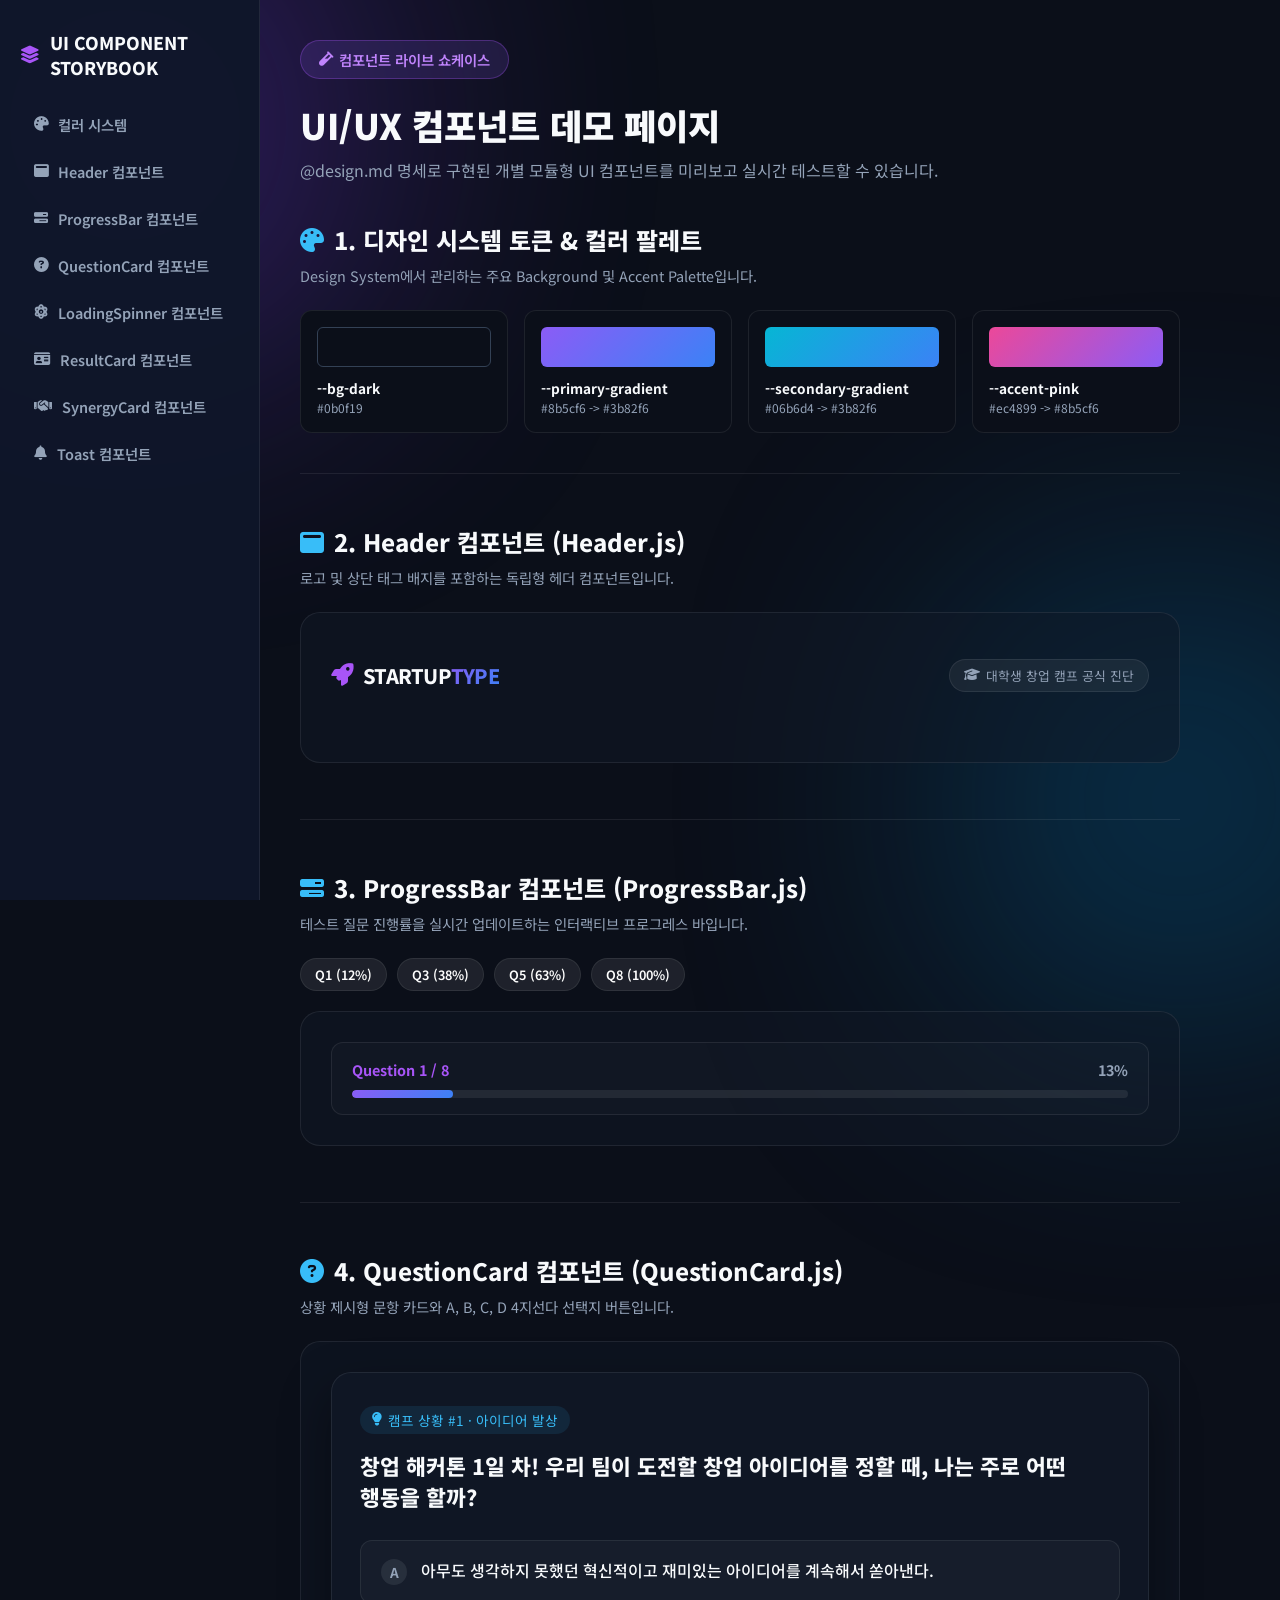
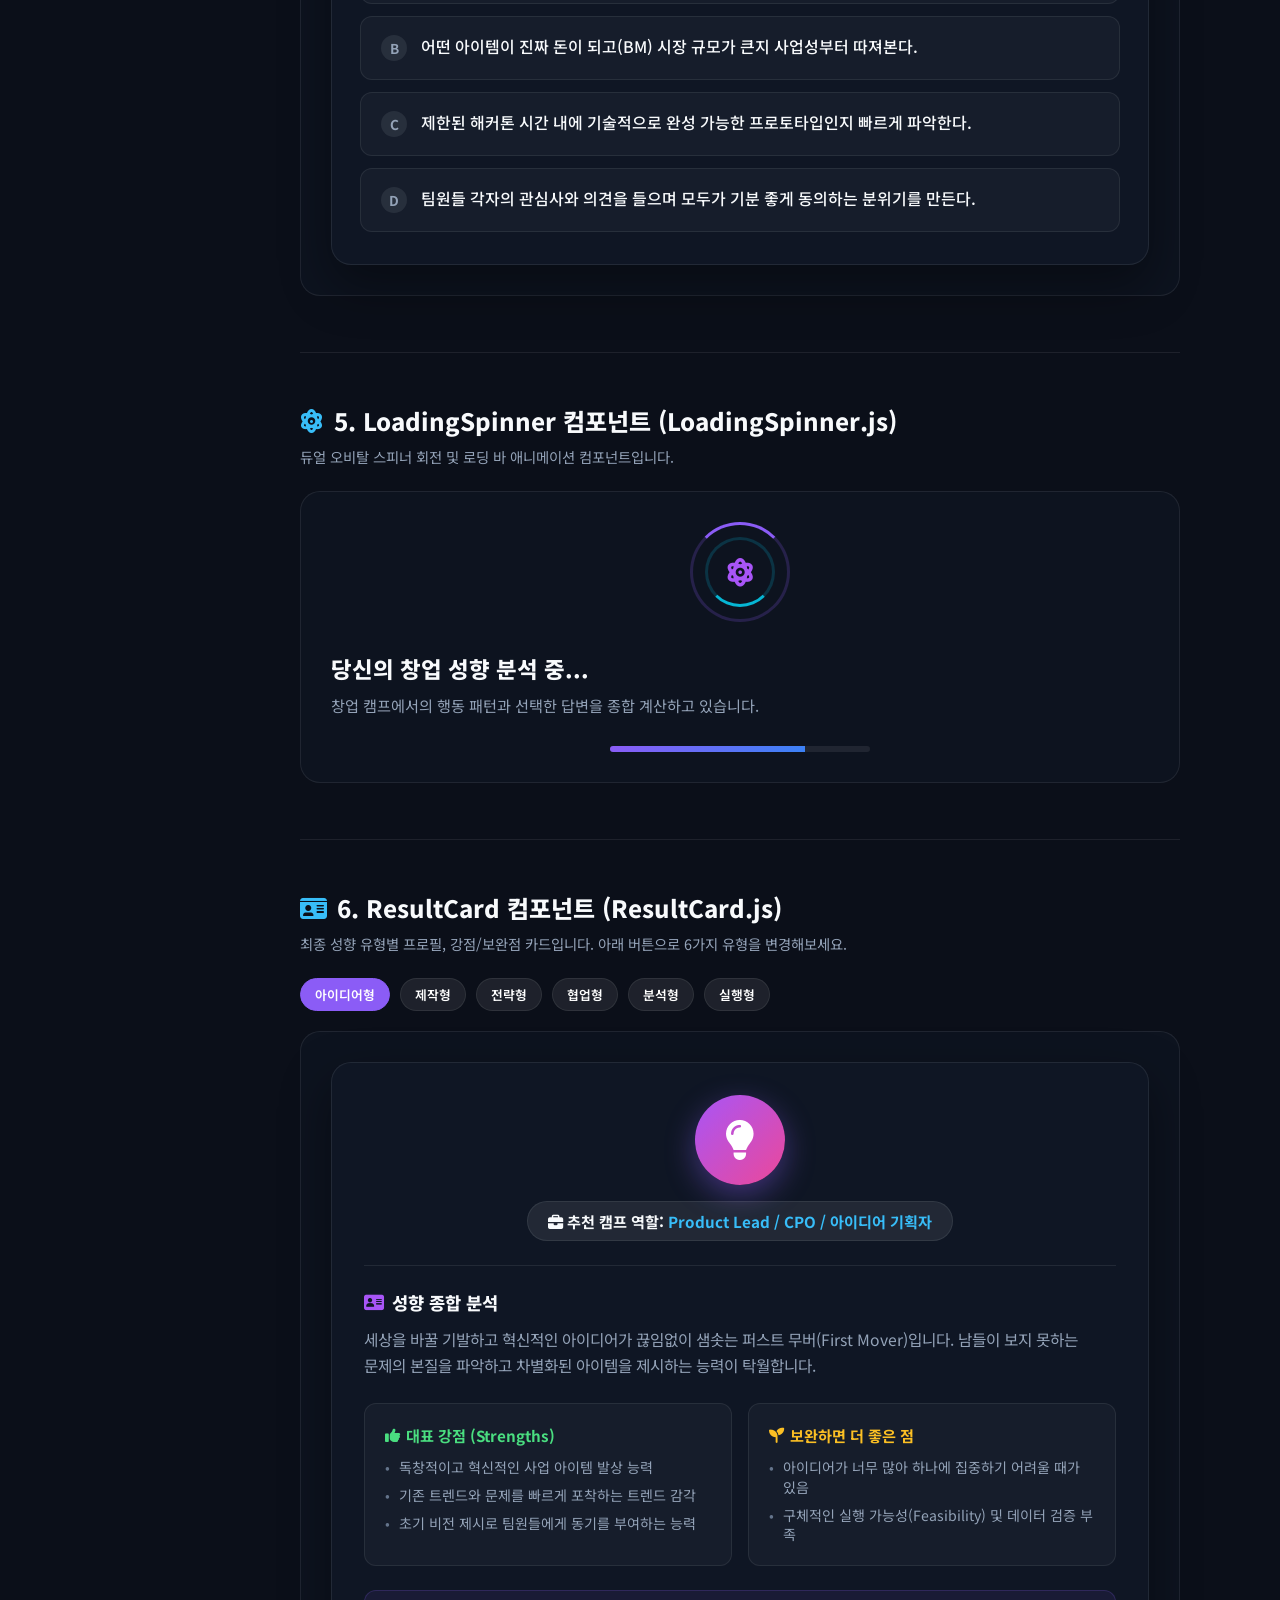
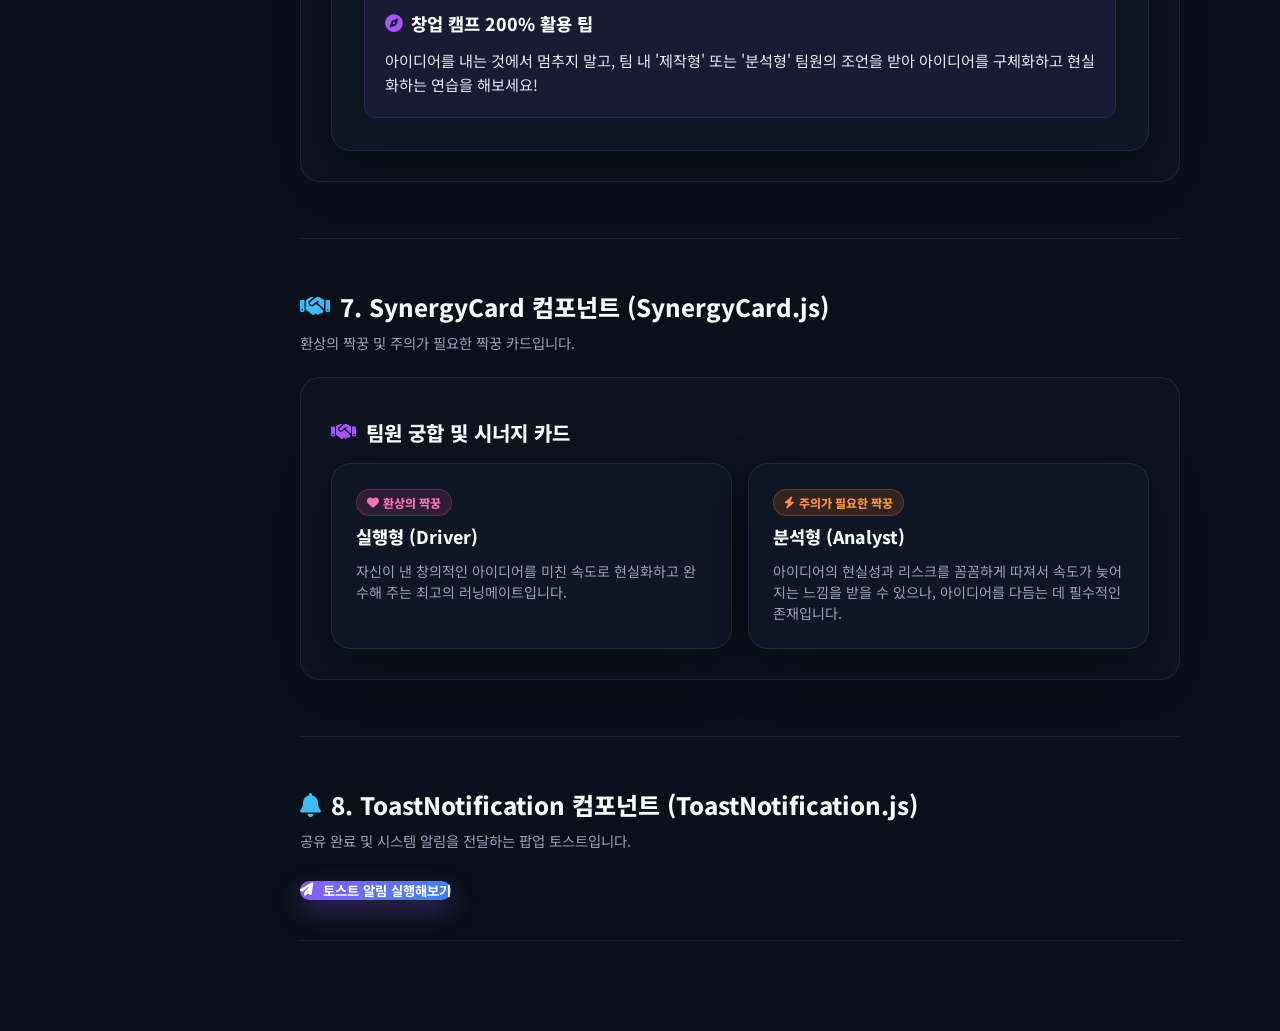
==== demo.html @ 49dfb16b "Add component showcase storybook demo page (demo.html)" ====
<!DOCTYPE html>
<html lang="ko">
<head>
    <meta charset="UTF-8">
    <meta name="viewport" content="width=device-width, initial-scale=1.0">
    <title>Startup Component Design Showcase | 데모 쇼케이스</title>

    <!-- Fonts: Google Fonts (Outfit + Noto Sans KR) -->
    <link rel="preconnect" href="https://fonts.googleapis.com">
    <link rel="preconnect" href="https://fonts.gstatic.com" crossorigin>
    <link href="https://fonts.googleapis.com/css2?family=Noto+Sans+KR:wght@300;400;500;700;900&family=Outfit:wght@400;600;700;800&display=swap" rel="stylesheet">
    
    <!-- FontAwesome Icons -->
    <link rel="stylesheet" href="https://cdnjs.cloudflare.com/ajax/libs/font-awesome/6.4.0/css/all.min.css">

    <!-- Design System CSS -->
    <link rel="stylesheet" href="styles/variables.css">
    <link rel="stylesheet" href="styles/base.css">
    <link rel="stylesheet" href="styles/components.css">
    <link rel="stylesheet" href="styles/screens.css">

    <style>
        /* Demo Page Layout Styles */
        body {
            display: block;
            min-height: 100vh;
            padding: 0;
            background-color: var(--bg-dark);
        }

        .demo-layout {
            display: flex;
            min-height: 100vh;
        }

        /* Sidebar Nav */
        .demo-sidebar {
            width: 260px;
            background: rgba(15, 23, 42, 0.95);
            border-right: 1px solid var(--bg-card-border);
            padding: 30px 20px;
            display: flex;
            flex-direction: column;
            gap: 24px;
            position: fixed;
            top: 0;
            left: 0;
            bottom: 0;
            z-index: 100;
        }

        .demo-brand {
            display: flex;
            align-items: center;
            gap: 10px;
            font-size: 1.1rem;
            font-weight: 800;
            color: var(--text-main);
        }

        .demo-brand i {
            color: #a855f7;
        }

        .demo-menu {
            list-style: none;
            display: flex;
            flex-direction: column;
            gap: 6px;
        }

        .demo-menu-item a {
            display: flex;
            align-items: center;
            gap: 10px;
            padding: 10px 14px;
            border-radius: var(--radius-sm);
            color: var(--text-muted);
            text-decoration: none;
            font-size: 0.9rem;
            font-weight: 600;
            transition: var(--transition);
        }

        .demo-menu-item a:hover,
        .demo-menu-item a.active {
            background: rgba(139, 92, 246, 0.15);
            color: #c084fc;
            border: 1px solid rgba(168, 85, 247, 0.3);
        }

        /* Main Content Area */
        .demo-content {
            margin-left: 260px;
            flex: 1;
            padding: 40px;
            max-width: 960px;
        }

        .demo-section {
            margin-bottom: 50px;
            padding-bottom: 40px;
            border-bottom: 1px solid var(--bg-card-border);
        }

        .demo-section-title {
            font-size: 1.5rem;
            font-weight: 800;
            margin-bottom: 8px;
            display: flex;
            align-items: center;
            gap: 10px;
            color: var(--text-main);
        }

        .demo-section-title i {
            color: #38bdf8;
        }

        .demo-section-desc {
            font-size: 0.9rem;
            color: var(--text-muted);
            margin-bottom: 24px;
        }

        .demo-preview-box {
            background: rgba(17, 24, 39, 0.5);
            border: 1px solid var(--bg-card-border);
            border-radius: var(--radius-lg);
            padding: 30px;
            margin-bottom: 16px;
        }

        .demo-controls {
            display: flex;
            gap: 10px;
            margin-bottom: 20px;
            flex-wrap: wrap;
        }

        .demo-ctrl-btn {
            background: rgba(255, 255, 255, 0.08);
            border: 1px solid var(--bg-card-border);
            color: #fff;
            padding: 6px 14px;
            border-radius: 20px;
            font-size: 0.8rem;
            font-weight: 600;
            cursor: pointer;
            transition: var(--transition);
        }

        .demo-ctrl-btn:hover, .demo-ctrl-btn.active {
            background: #8b5cf6;
            border-color: #8b5cf6;
        }

        @media (max-width: 768px) {
            .demo-sidebar { display: none; }
            .demo-content { margin-left: 0; padding: 20px; }
        }
    </style>
</head>
<body>
    <!-- Background Glow -->
    <div class="bg-glow bg-glow-1"></div>
    <div class="bg-glow bg-glow-2"></div>

    <div class="demo-layout">
        <!-- Sidebar Menu -->
        <nav class="demo-sidebar">
            <div class="demo-brand">
                <i class="fa-solid fa-layer-group"></i>
                <span>UI COMPONENT STORYBOOK</span>
            </div>
            <ul class="demo-menu">
                <li class="demo-menu-item"><a href="#sec-colors"><i class="fa-solid fa-palette"></i> 컬러 시스템</a></li>
                <li class="demo-menu-item"><a href="#sec-header"><i class="fa-solid fa-window-maximize"></i> Header 컴포넌트</a></li>
                <li class="demo-menu-item"><a href="#sec-progress"><i class="fa-solid fa-bars-progress"></i> ProgressBar 컴포넌트</a></li>
                <li class="demo-menu-item"><a href="#sec-question"><i class="fa-solid fa-circle-question"></i> QuestionCard 컴포넌트</a></li>
                <li class="demo-menu-item"><a href="#sec-spinner"><i class="fa-solid fa-atom"></i> LoadingSpinner 컴포넌트</a></li>
                <li class="demo-menu-item"><a href="#sec-result"><i class="fa-solid fa-id-card"></i> ResultCard 컴포넌트</a></li>
                <li class="demo-menu-item"><a href="#sec-synergy"><i class="fa-solid fa-handshake"></i> SynergyCard 컴포넌트</a></li>
                <li class="demo-menu-item"><a href="#sec-toast"><i class="fa-solid fa-bell"></i> Toast 컴포넌트</a></li>
            </ul>
        </nav>

        <!-- Main Content Showcase -->
        <main class="demo-content">
            <!-- Header Banner -->
            <div style="margin-bottom: 40px;">
                <div class="badge-pill"><i class="fa-solid fa-vial"></i> 컴포넌트 라이브 쇼케이스</div>
                <h1 style="font-size: 2.2rem; font-weight: 900; margin-bottom: 8px;">UI/UX 컴포넌트 데모 페이지</h1>
                <p style="color: var(--text-muted);">@design.md 명세로 구현된 개별 모듈형 UI 컴포넌트를 미리보고 실시간 테스트할 수 있습니다.</p>
            </div>

            <!-- 1. Design System Colors -->
            <section id="sec-colors" class="demo-section">
                <h2 class="demo-section-title"><i class="fa-solid fa-palette"></i> 1. 디자인 시스템 토큰 & 컬러 팔레트</h2>
                <p class="demo-section-desc">Design System에서 관리하는 주요 Background 및 Accent Palette입니다.</p>
                <div style="display: grid; grid-template-columns: repeat(auto-fill, minmax(180px, 1fr)); gap: 16px;">
                    <div style="background: var(--bg-dark); border: 1px solid var(--bg-card-border); padding: 16px; border-radius: 12px;">
                        <div style="height: 40px; background: var(--bg-dark); border-radius: 6px; border: 1px solid #334155; margin-bottom: 8px;"></div>
                        <strong style="font-size: 0.85rem;">--bg-dark</strong>
                        <div style="font-size: 0.75rem; color: var(--text-muted);">#0b0f19</div>
                    </div>
                    <div style="background: var(--bg-dark); border: 1px solid var(--bg-card-border); padding: 16px; border-radius: 12px;">
                        <div style="height: 40px; background: var(--primary-gradient); border-radius: 6px; margin-bottom: 8px;"></div>
                        <strong style="font-size: 0.85rem;">--primary-gradient</strong>
                        <div style="font-size: 0.75rem; color: var(--text-muted);">#8b5cf6 -> #3b82f6</div>
                    </div>
                    <div style="background: var(--bg-dark); border: 1px solid var(--bg-card-border); padding: 16px; border-radius: 12px;">
                        <div style="height: 40px; background: var(--secondary-gradient); border-radius: 6px; margin-bottom: 8px;"></div>
                        <strong style="font-size: 0.85rem;">--secondary-gradient</strong>
                        <div style="font-size: 0.75rem; color: var(--text-muted);">#06b6d4 -> #3b82f6</div>
                    </div>
                    <div style="background: var(--bg-dark); border: 1px solid var(--bg-card-border); padding: 16px; border-radius: 12px;">
                        <div style="height: 40px; background: var(--accent-pink); border-radius: 6px; margin-bottom: 8px;"></div>
                        <strong style="font-size: 0.85rem;">--accent-pink</strong>
                        <div style="font-size: 0.75rem; color: var(--text-muted);">#ec4899 -> #8b5cf6</div>
                    </div>
                </div>
            </section>

            <!-- 2. Header Component -->
            <section id="sec-header" class="demo-section">
                <h2 class="demo-section-title"><i class="fa-solid fa-window-maximize"></i> 2. Header 컴포넌트 (Header.js)</h2>
                <p class="demo-section-desc">로고 및 상단 태그 배지를 포함하는 독립형 헤더 컴포넌트입니다.</p>
                <div class="demo-preview-box" id="preview-header"></div>
            </section>

            <!-- 3. ProgressBar Component -->
            <section id="sec-progress" class="demo-section">
                <h2 class="demo-section-title"><i class="fa-solid fa-bars-progress"></i> 3. ProgressBar 컴포넌트 (ProgressBar.js)</h2>
                <p class="demo-section-desc">테스트 질문 진행률을 실시간 업데이트하는 인터랙티브 프로그레스 바입니다.</p>
                <div class="demo-controls">
                    <button class="demo-ctrl-btn" data-step="1">Q1 (12%)</button>
                    <button class="demo-ctrl-btn" data-step="3">Q3 (38%)</button>
                    <button class="demo-ctrl-btn" data-step="5">Q5 (63%)</button>
                    <button class="demo-ctrl-btn" data-step="8">Q8 (100%)</button>
                </div>
                <div class="demo-preview-box" id="preview-progress"></div>
            </section>

            <!-- 4. QuestionCard Component -->
            <section id="sec-question" class="demo-section">
                <h2 class="demo-section-title"><i class="fa-solid fa-circle-question"></i> 4. QuestionCard 컴포넌트 (QuestionCard.js)</h2>
                <p class="demo-section-desc">상황 제시형 문항 카드와 A, B, C, D 4지선다 선택지 버튼입니다.</p>
                <div class="demo-preview-box" id="preview-question"></div>
            </section>

            <!-- 5. LoadingSpinner Component -->
            <section id="sec-spinner" class="demo-section">
                <h2 class="demo-section-title"><i class="fa-solid fa-atom"></i> 5. LoadingSpinner 컴포넌트 (LoadingSpinner.js)</h2>
                <p class="demo-section-desc">듀얼 오비탈 스피너 회전 및 로딩 바 애니메이션 컴포넌트입니다.</p>
                <div class="demo-preview-box" id="preview-spinner"></div>
            </section>

            <!-- 6. ResultCard Component -->
            <section id="sec-result" class="demo-section">
                <h2 class="demo-section-title"><i class="fa-solid fa-id-card"></i> 6. ResultCard 컴포넌트 (ResultCard.js)</h2>
                <p class="demo-section-desc">최종 성향 유형별 프로필, 강점/보완점 카드입니다. 아래 버튼으로 6가지 유형을 변경해보세요.</p>
                <div class="demo-controls" id="archetype-ctrls">
                    <button class="demo-ctrl-btn active" data-type="idea">아이디어형</button>
                    <button class="demo-ctrl-btn" data-type="builder">제작형</button>
                    <button class="demo-ctrl-btn" data-type="strategist">전략형</button>
                    <button class="demo-ctrl-btn" data-type="collaborator">협업형</button>
                    <button class="demo-ctrl-btn" data-type="analyst">분석형</button>
                    <button class="demo-ctrl-btn" data-type="execution">실행형</button>
                </div>
                <div class="demo-preview-box" id="preview-result"></div>
            </section>

            <!-- 7. SynergyCard Component -->
            <section id="sec-synergy" class="demo-section">
                <h2 class="demo-section-title"><i class="fa-solid fa-handshake"></i> 7. SynergyCard 컴포넌트 (SynergyCard.js)</h2>
                <p class="demo-section-desc">환상의 짝꿍 및 주의가 필요한 짝꿍 카드입니다.</p>
                <div class="demo-preview-box" id="preview-synergy"></div>
            </section>

            <!-- 8. Toast Component -->
            <section id="sec-toast" class="demo-section">
                <h2 class="demo-section-title"><i class="fa-solid fa-bell"></i> 8. ToastNotification 컴포넌트 (ToastNotification.js)</h2>
                <p class="demo-section-desc">공유 완료 및 시스템 알림을 전달하는 팝업 토스트입니다.</p>
                <button id="trigger-toast-btn" class="btn btn-primary">
                    <i class="fa-solid fa-paper-plane"></i> 토스트 알림 실행해보기
                </button>
            </section>
        </main>
    </div>

    <!-- Demo Script -->
    <script type="module" src="demo.js"></script>
</body>
</html>
---- styles/variables.css ----
/* ==========================================================================
   Design System Tokens - CSS Custom Properties
   Based on design.md (Futuristic Dark Startup Theme)
   ========================================================================== */

:root {
    /* Color Palette - Backgrounds */
    --bg-dark: #0b0f19;
    --bg-card: rgba(17, 24, 39, 0.75);
    --bg-card-border: rgba(255, 255, 255, 0.08);
    --bg-card-hover: rgba(30, 41, 59, 0.9);
    
    /* Color Palette - Accent Gradients & Neons */
    --primary-neon: #8b5cf6;
    --primary-gradient: linear-gradient(135deg, #8b5cf6 0%, #3b82f6 100%);
    --secondary-gradient: linear-gradient(135deg, #06b6d4 0%, #3b82f6 100%);
    --accent-pink: linear-gradient(135deg, #ec4899 0%, #8b5cf6 100%);
    --accent-orange: linear-gradient(135deg, #f97316 0%, #eab308 100%);
    --neon-purple: #a855f7;

    /* Color Palette - Text & Contrast */
    --text-main: #f8fafc;
    --text-muted: #94a3b8;
    --text-dim: #64748b;

    /* Typography */
    --font-family: 'Noto Sans KR', 'Outfit', -apple-system, BlinkMacSystemFont, sans-serif;

    /* Radii & Spacing */
    --radius-lg: 20px;
    --radius-md: 12px;
    --radius-sm: 8px;
    --transition: all 0.3s cubic-bezier(0.4, 0, 0.2, 1);
}
---- styles/base.css ----
/* ==========================================================================
   Base Styles & Reset
   ========================================================================== */

* {
    margin: 0;
    padding: 0;
    box-sizing: border-box;
    font-family: var(--font-family);
    -webkit-font-smoothing: antialiased;
}

*:focus-visible {
    outline: 2px solid var(--primary-neon);
    outline-offset: 3px;
}

body {
    background-color: var(--bg-dark);
    color: var(--text-main);
    min-height: 100vh;
    display: flex;
    justify-content: center;
    align-items: center;
    overflow-x: hidden;
    position: relative;
    padding: 20px 15px;
}

/* Background Ambient Glow Lights */
.bg-glow {
    position: fixed;
    border-radius: 50%;
    filter: blur(140px);
    z-index: -1;
    pointer-events: none;
    opacity: 0.45;
}

.bg-glow-1 {
    width: 450px;
    height: 450px;
    background: #7c3aed;
    top: -100px;
    left: -100px;
}

.bg-glow-2 {
    width: 400px;
    height: 400px;
    background: #0284c7;
    bottom: -100px;
    right: -100px;
}

.bg-glow-3 {
    width: 350px;
    height: 350px;
    background: #ec4899;
    top: 40%;
    left: 50%;
    transform: translate(-50%, -50%);
    opacity: 0.25;
}

/* App Container */
.app-container {
    width: 100%;
    max-width: 720px;
    margin: 0 auto;
    display: flex;
    flex-direction: column;
    min-height: 90vh;
}

/* Footer */
.app-footer {
    margin-top: auto;
    padding: 24px 0 10px 0;
    text-align: center;
    font-size: 0.8rem;
    color: var(--text-dim);
}
---- styles/components.css ----
/* ==========================================================================
   Reusable UI Components Styling
   ========================================================================== */

/* Glassmorphism Panel */
.glass-panel {
    background: var(--bg-card);
    backdrop-filter: blur(16px);
    -webkit-backdrop-filter: blur(16px);
    border: 1px solid var(--bg-card-border);
    border-radius: var(--radius-lg);
    box-shadow: 0 20px 50px rgba(0, 0, 0, 0.4);
}

/* Header Component */
.app-header {
    display: flex;
    justify-content: space-between;
    align-items: center;
    padding: 16px 0;
    margin-bottom: 24px;
}

.logo {
    display: flex;
    align-items: center;
    gap: 10px;
    font-size: 1.25rem;
    font-weight: 800;
    letter-spacing: -0.5px;
}

.logo-icon {
    color: #a855f7;
    font-size: 1.4rem;
}

.highlight {
    background: var(--primary-gradient);
    -webkit-background-clip: text;
    -webkit-text-fill-color: transparent;
}

.tag-badge {
    background: rgba(255, 255, 255, 0.06);
    border: 1px solid var(--bg-card-border);
    padding: 6px 14px;
    border-radius: 30px;
    font-size: 0.8rem;
    color: var(--text-muted);
    display: flex;
    align-items: center;
    gap: 6px;
}

/* Buttons */
.btn {
    border: none;
    outline: none;
    cursor: pointer;
    font-weight: 700;
    border-radius: var(--radius-md);
    display: inline-flex;
    align-items: center;
    justify-content: center;
    gap: 10px;
    transition: var(--transition);
}

.btn-primary {
    background: var(--primary-gradient);
    color: #fff;
    box-shadow: 0 10px 25px rgba(139, 92, 246, 0.35);
}

.btn-primary:hover {
    transform: translateY(-2px);
    box-shadow: 0 14px 30px rgba(139, 92, 246, 0.5);
    filter: brightness(1.1);
}

.btn-secondary {
    background: rgba(255, 255, 255, 0.08);
    color: var(--text-main);
    border: 1px solid var(--bg-card-border);
}

.btn-secondary:hover:not(:disabled) {
    background: rgba(255, 255, 255, 0.14);
}

.btn-secondary:disabled {
    opacity: 0.3;
    cursor: not-allowed;
}

.btn-large {
    padding: 18px 36px;
    font-size: 1.1rem;
    width: 100%;
    max-width: 420px;
    border-radius: 50px;
}

/* Progress Component */
.progress-section {
    background: rgba(255, 255, 255, 0.02);
    border: 1px solid var(--bg-card-border);
    padding: 16px 20px;
    border-radius: var(--radius-md);
}

.progress-header {
    display: flex;
    justify-content: space-between;
    font-size: 0.9rem;
    font-weight: 700;
    margin-bottom: 10px;
}

.step-indicator {
    color: #a855f7;
}

.percent-indicator {
    color: var(--text-muted);
}

.progress-bar-bg {
    width: 100%;
    height: 8px;
    background: rgba(255, 255, 255, 0.08);
    border-radius: 10px;
    overflow: hidden;
}

.progress-bar-fill {
    height: 100%;
    background: var(--primary-gradient);
    border-radius: 10px;
    transition: width 0.4s ease;
}

/* Question & Option Component */
.question-card {
    padding: 32px 28px;
}

.question-badge {
    display: inline-flex;
    align-items: center;
    gap: 6px;
    font-size: 0.85rem;
    color: #38bdf8;
    background: rgba(56, 189, 248, 0.1);
    padding: 4px 12px;
    border-radius: 20px;
    margin-bottom: 16px;
}

.question-text {
    font-size: 1.35rem;
    font-weight: 800;
    line-height: 1.45;
    margin-bottom: 28px;
    color: var(--text-main);
    word-break: keep-all;
}

.options-container {
    display: flex;
    flex-direction: column;
    gap: 12px;
}

.option-btn {
    width: 100%;
    text-align: left;
    background: rgba(255, 255, 255, 0.03);
    border: 1px solid var(--bg-card-border);
    padding: 18px 20px;
    border-radius: var(--radius-md);
    color: var(--text-main);
    font-size: 1rem;
    font-weight: 500;
    line-height: 1.4;
    cursor: pointer;
    transition: var(--transition);
    display: flex;
    align-items: flex-start;
    gap: 14px;
}

.option-btn:hover {
    background: var(--bg-card-hover);
    border-color: #8b5cf6;
    transform: translateX(4px);
}

.option-num {
    display: flex;
    align-items: center;
    justify-content: center;
    width: 26px;
    height: 26px;
    border-radius: 50%;
    background: rgba(255, 255, 255, 0.08);
    color: var(--text-muted);
    font-size: 0.85rem;
    font-weight: 700;
    flex-shrink: 0;
}

.option-btn:hover .option-num {
    background: #8b5cf6;
    color: #fff;
}

/* Spinner Component */
.spinner-box {
    position: relative;
    width: 100px;
    height: 100px;
    margin: 0 auto 30px auto;
    display: flex;
    align-items: center;
    justify-content: center;
}

.circle-outer {
    position: absolute;
    width: 100%;
    height: 100%;
    border: 3px solid rgba(139, 92, 246, 0.2);
    border-top-color: #8b5cf6;
    border-radius: 50%;
    animation: spin 1.2s linear infinite;
}

.circle-inner {
    position: absolute;
    width: 70%;
    height: 70%;
    border: 3px solid rgba(6, 182, 212, 0.2);
    border-bottom-color: #06b6d4;
    border-radius: 50%;
    animation: spin-reverse 0.9s linear infinite;
}

.loading-icon {
    font-size: 1.8rem;
    color: #a855f7;
}

@keyframes spin {
    to { transform: rotate(360deg); }
}

@keyframes spin-reverse {
    to { transform: rotate(-360deg); }
}

/* Toast Component */
.toast {
    position: fixed;
    bottom: 30px;
    left: 50%;
    transform: translateX(-50%) translateY(100px);
    background: #1e293b;
    border: 1px solid var(--primary-neon);
    color: #fff;
    padding: 12px 24px;
    border-radius: 30px;
    font-size: 0.9rem;
    font-weight: 700;
    display: flex;
    align-items: center;
    gap: 8px;
    box-shadow: 0 10px 30px rgba(0,0,0,0.5);
    opacity: 0;
    transition: all 0.3s ease;
    z-index: 1000;
}

.toast.show {
    transform: translateX(-50%) translateY(0);
    opacity: 1;
}

.toast i {
    color: #4ade80;
}
---- styles/screens.css ----
/* ==========================================================================
   Screen Layouts Styling
   ========================================================================== */

.screen {
    display: none;
    opacity: 0;
    transform: translateY(15px);
    transition: opacity 0.4s ease, transform 0.4s ease;
}

.screen.active {
    display: block;
    opacity: 1;
    transform: translateY(0);
}

/* 1. Landing Screen */
#landing-screen {
    text-align: center;
    padding: 20px 0;
}

.badge-pill {
    display: inline-flex;
    align-items: center;
    gap: 6px;
    background: rgba(139, 92, 246, 0.15);
    color: #c084fc;
    border: 1px solid rgba(168, 85, 247, 0.3);
    padding: 8px 18px;
    border-radius: 50px;
    font-size: 0.9rem;
    font-weight: 600;
    margin-bottom: 20px;
}

.main-title {
    font-size: 2.5rem;
    font-weight: 900;
    line-height: 1.25;
    margin-bottom: 16px;
    letter-spacing: -1px;
}

.gradient-text {
    background: var(--primary-gradient);
    -webkit-background-clip: text;
    -webkit-text-fill-color: transparent;
}

.subtitle {
    font-size: 1.05rem;
    color: var(--text-muted);
    line-height: 1.6;
    margin-bottom: 36px;
}

.feature-grid {
    display: grid;
    grid-template-columns: repeat(3, 1fr);
    gap: 16px;
    margin-bottom: 40px;
}

.feature-card {
    background: rgba(255, 255, 255, 0.03);
    border: 1px solid var(--bg-card-border);
    padding: 20px 14px;
    border-radius: var(--radius-md);
    transition: var(--transition);
}

.feature-card:hover {
    background: rgba(255, 255, 255, 0.06);
    transform: translateY(-4px);
}

.feature-card .icon-wrapper {
    width: 44px;
    height: 44px;
    border-radius: 12px;
    background: rgba(139, 92, 246, 0.2);
    color: #a855f7;
    display: flex;
    align-items: center;
    justify-content: center;
    margin: 0 auto 12px auto;
    font-size: 1.2rem;
}

.feature-card h3 {
    font-size: 0.95rem;
    font-weight: 700;
    margin-bottom: 6px;
}

.feature-card p {
    font-size: 0.8rem;
    color: var(--text-muted);
    line-height: 1.4;
}

.user-stats {
    margin-top: 16px;
    font-size: 0.85rem;
    color: var(--text-dim);
}

.user-stats i {
    color: #f97316;
}

/* 2. Quiz Screen */
.quiz-container {
    display: flex;
    flex-direction: column;
    gap: 20px;
}

.quiz-nav {
    display: flex;
    justify-content: flex-start;
    margin-top: 10px;
}

/* 3. Loading Screen */
#loading-screen {
    text-align: center;
    padding: 80px 20px;
}

.loading-title {
    font-size: 1.4rem;
    font-weight: 800;
    margin-bottom: 10px;
}

.loading-subtext {
    font-size: 0.95rem;
    color: var(--text-muted);
    margin-bottom: 30px;
}

.loading-progress {
    width: 260px;
    height: 6px;
    background: rgba(255, 255, 255, 0.08);
    border-radius: 10px;
    margin: 0 auto;
    overflow: hidden;
}

.loading-bar-fill {
    width: 0%;
    height: 100%;
    background: var(--primary-gradient);
    transition: width 2s ease-in-out;
}

/* 4. Result Screen */
.result-container {
    display: flex;
    flex-direction: column;
    gap: 24px;
    padding-bottom: 40px;
}

.result-header {
    text-align: center;
}

.result-tag {
    font-size: 0.85rem;
    font-weight: 800;
    letter-spacing: 2px;
    color: #38bdf8;
    margin-bottom: 8px;
}

.result-main-title {
    font-size: 2.2rem;
    font-weight: 900;
    line-height: 1.2;
    margin-bottom: 8px;
    background: var(--primary-gradient);
    -webkit-background-clip: text;
    -webkit-text-fill-color: transparent;
}

.result-sub-title {
    font-size: 1.1rem;
    color: var(--text-muted);
}

.result-card {
    padding: 32px;
}

.card-hero {
    display: flex;
    flex-direction: column;
    align-items: center;
    gap: 16px;
    padding-bottom: 24px;
    border-bottom: 1px solid var(--bg-card-border);
    margin-bottom: 24px;
}

.avatar-box {
    width: 90px;
    height: 90px;
    border-radius: 50%;
    background: var(--primary-gradient);
    display: flex;
    align-items: center;
    justify-content: center;
    font-size: 2.5rem;
    color: #fff;
    box-shadow: 0 10px 30px rgba(139, 92, 246, 0.4);
}

.role-badge {
    background: rgba(255, 255, 255, 0.08);
    border: 1px solid var(--bg-card-border);
    padding: 8px 20px;
    border-radius: 30px;
    font-size: 0.95rem;
    font-weight: 700;
    color: #f8fafc;
}

.role-badge span {
    color: #38bdf8;
}

.card-section {
    margin-bottom: 24px;
}

.card-section h3 {
    font-size: 1.1rem;
    font-weight: 800;
    margin-bottom: 12px;
    display: flex;
    align-items: center;
    gap: 8px;
    color: #f8fafc;
}

.card-section h3 i {
    color: #a855f7;
}

.desc-text {
    font-size: 0.98rem;
    line-height: 1.65;
    color: var(--text-muted);
    word-break: keep-all;
}

.card-grid {
    display: grid;
    grid-template-columns: repeat(2, 1fr);
    gap: 16px;
    margin-bottom: 24px;
}

.sub-card {
    background: rgba(255, 255, 255, 0.03);
    border: 1px solid var(--bg-card-border);
    padding: 20px;
    border-radius: var(--radius-md);
}

.sub-card h4 {
    font-size: 0.95rem;
    font-weight: 700;
    margin-bottom: 12px;
    display: flex;
    align-items: center;
    gap: 6px;
}

.strengths-card h4 { color: #4ade80; }
.growths-card h4 { color: #fbbf24; }

.badge-list {
    list-style: none;
    display: flex;
    flex-direction: column;
    gap: 8px;
}

.badge-list li {
    font-size: 0.88rem;
    color: var(--text-muted);
    line-height: 1.4;
    position: relative;
    padding-left: 14px;
}

.badge-list li::before {
    content: "•";
    position: absolute;
    left: 0;
    color: var(--text-dim);
}

.tips-section {
    background: rgba(139, 92, 246, 0.08);
    border: 1px solid rgba(139, 92, 246, 0.2);
    padding: 20px;
    border-radius: var(--radius-md);
    margin-bottom: 0;
}

.tip-text {
    font-size: 0.95rem;
    color: #e2e8f0;
    line-height: 1.6;
}

/* Synergy Section */
.synergy-section {
    margin-top: 10px;
}

.section-title {
    font-size: 1.25rem;
    font-weight: 800;
    margin-bottom: 16px;
    display: flex;
    align-items: center;
    gap: 10px;
}

.section-title i {
    color: #a855f7;
}

.synergy-grid {
    display: grid;
    grid-template-columns: repeat(2, 1fr);
    gap: 16px;
}

.synergy-card {
    padding: 24px;
}

.synergy-header {
    margin-bottom: 12px;
}

.synergy-badge {
    font-size: 0.75rem;
    font-weight: 800;
    padding: 4px 10px;
    border-radius: 20px;
    display: inline-flex;
    align-items: center;
    gap: 4px;
    margin-bottom: 8px;
}

.synergy-badge.best {
    background: rgba(236, 72, 153, 0.15);
    color: #f472b6;
    border: 1px solid rgba(236, 72, 153, 0.3);
}

.synergy-badge.challenge {
    background: rgba(249, 115, 22, 0.15);
    color: #fb923c;
    border: 1px solid rgba(249, 115, 22, 0.3);
}

.synergy-header h3 {
    font-size: 1.1rem;
    font-weight: 800;
}

.synergy-desc {
    font-size: 0.88rem;
    color: var(--text-muted);
    line-height: 1.5;
}

.result-actions {
    display: flex;
    flex-direction: column;
    align-items: center;
    gap: 12px;
    margin-top: 10px;
}

/* Responsive Styles */
@media (max-width: 640px) {
    .main-title { font-size: 1.9rem; }
    .feature-grid { grid-template-columns: 1fr; }
    .card-grid { grid-template-columns: 1fr; }
    .synergy-grid { grid-template-columns: 1fr; }
    .question-card { padding: 24px 18px; }
    .question-text { font-size: 1.15rem; }
    .result-card { padding: 24px 18px; }
}
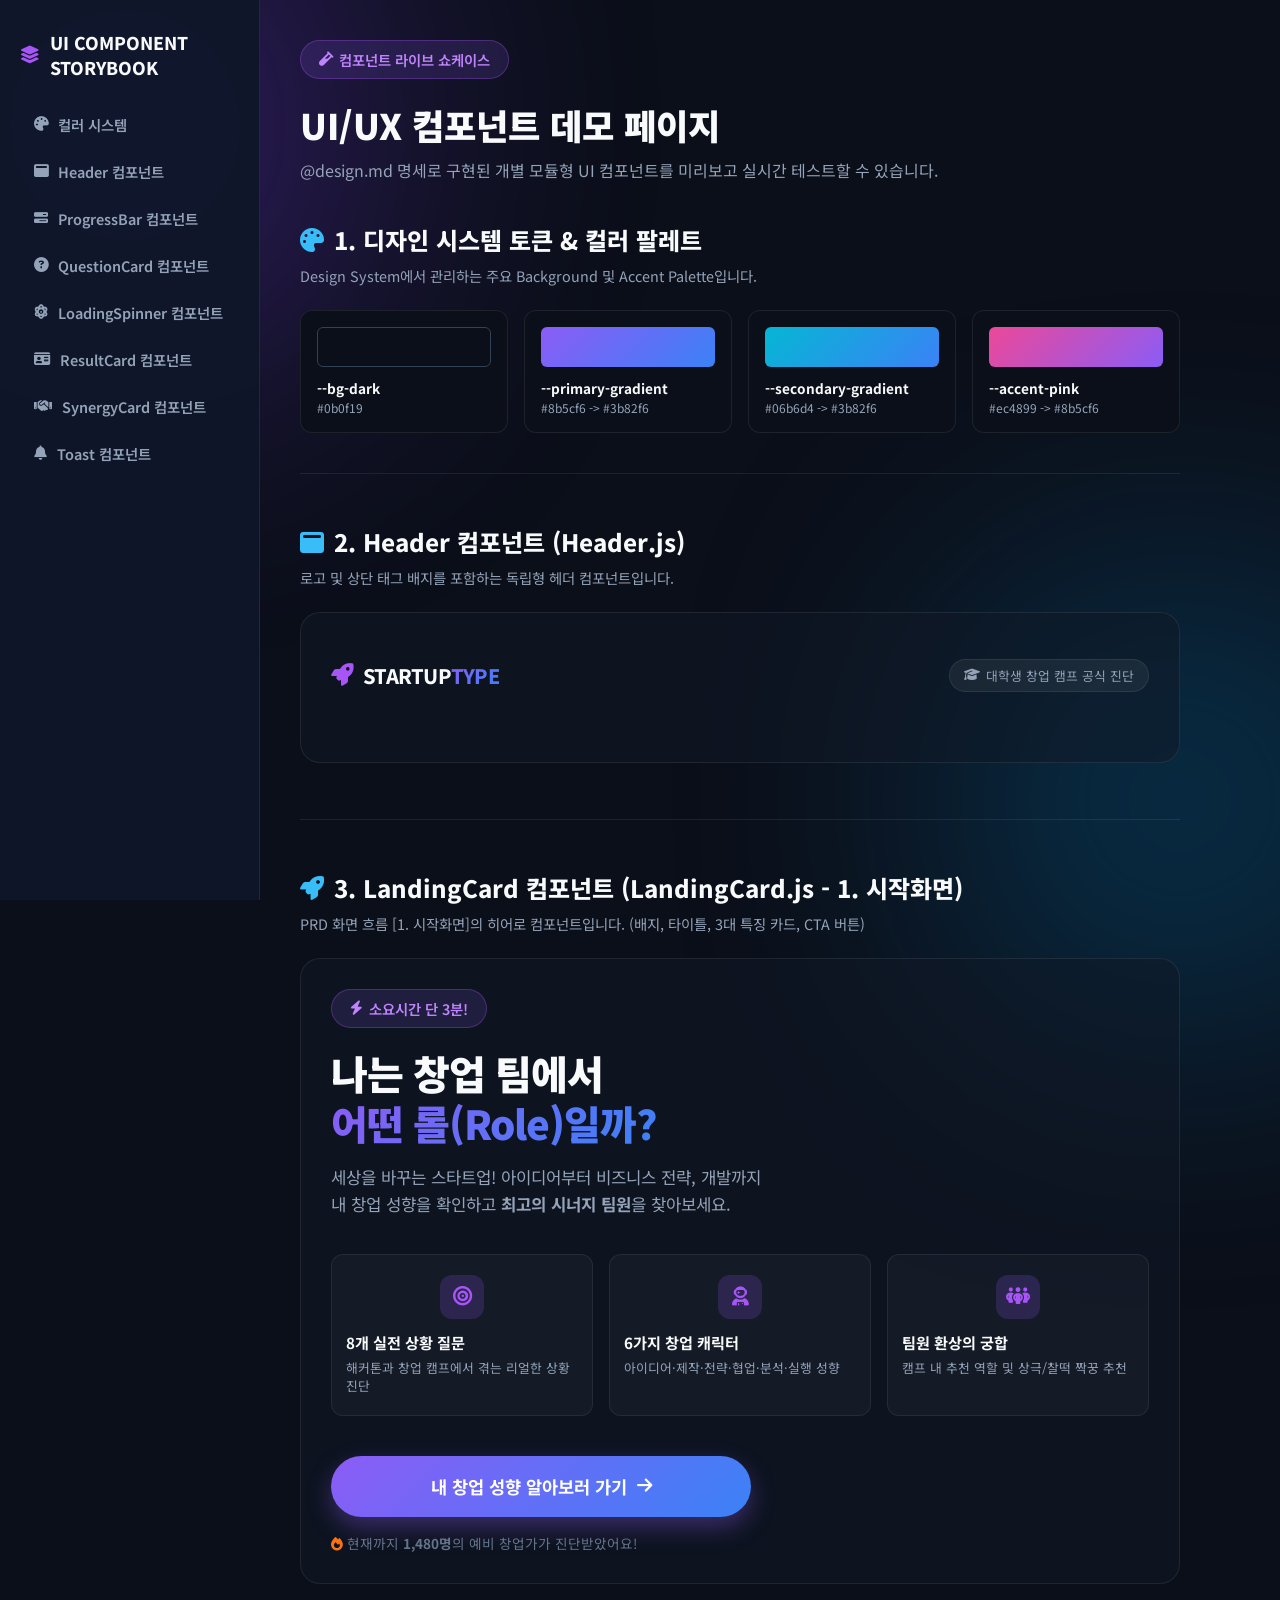
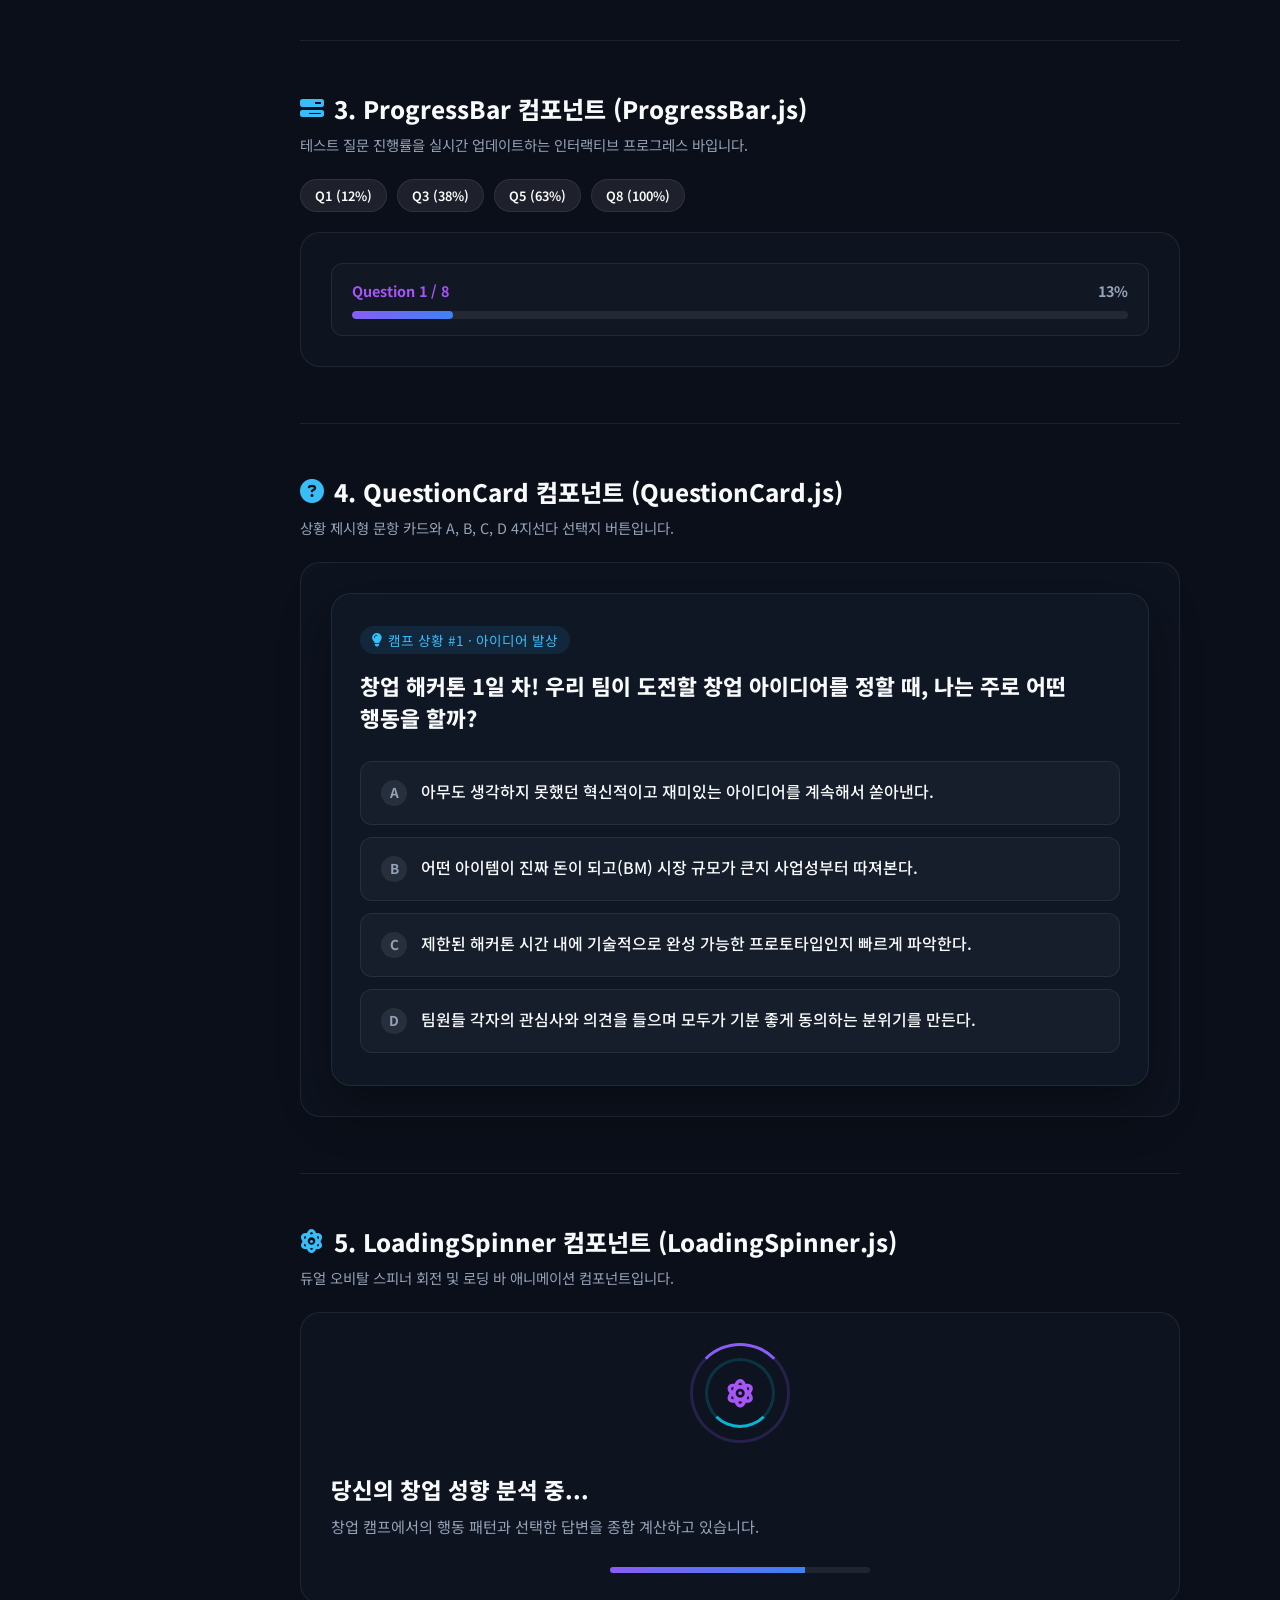
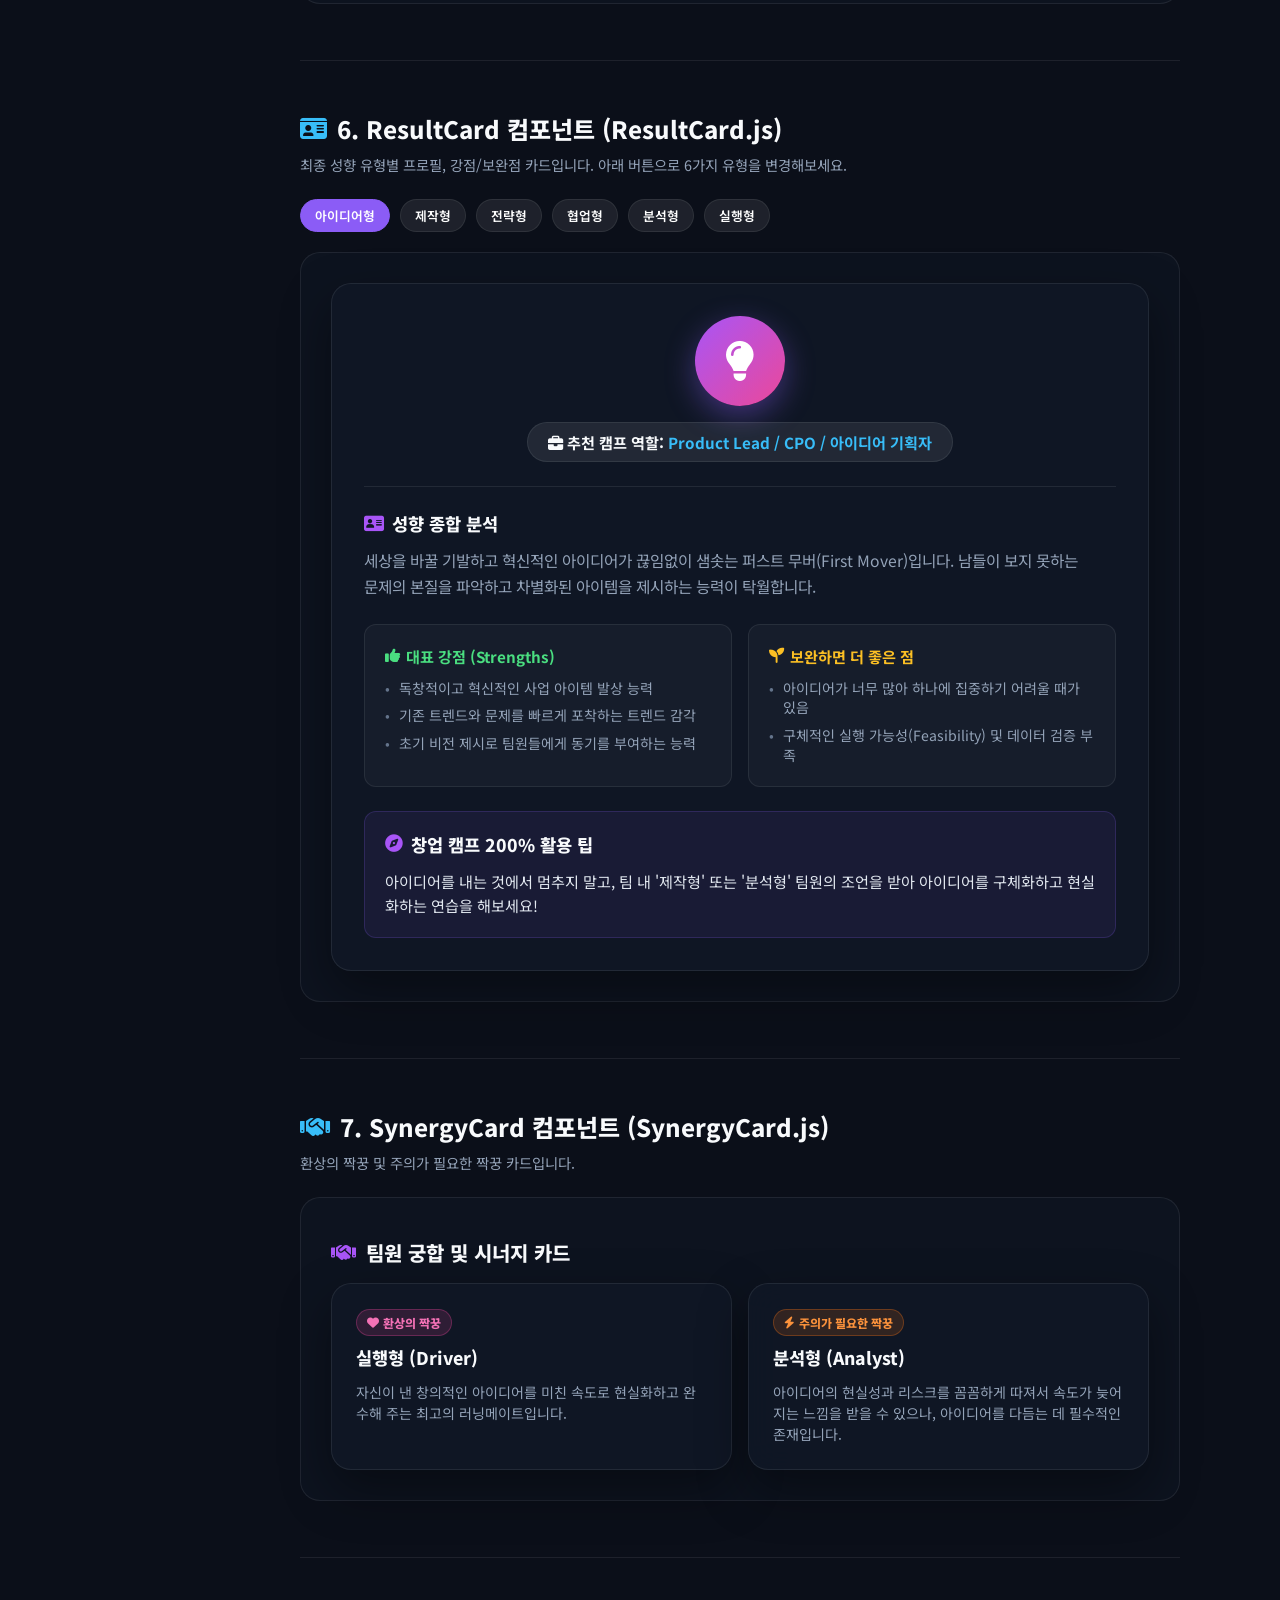
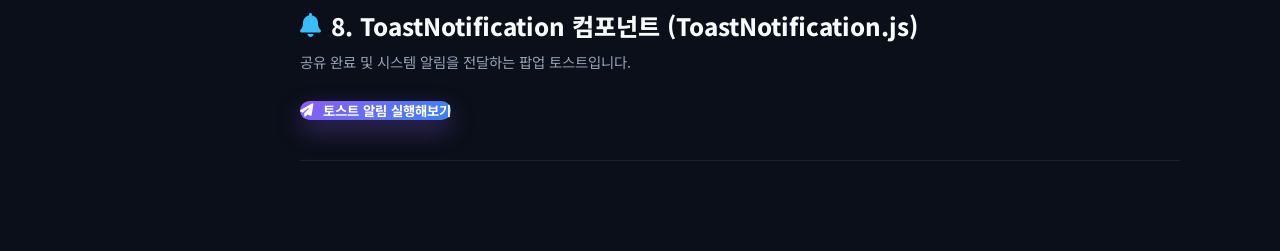
==== commit 09a0a340: "Add LandingCard UI component (1. 시작화면) and integrate into app and storybook" ====
--- a/demo.html
+++ b/demo.html
@@ -229,6 +229,13 @@
                 <div class="demo-preview-box" id="preview-header"></div>
             </section>
 
+            <!-- 2.5 LandingCard Component (1. 시작화면) -->
+            <section id="sec-landing" class="demo-section">
+                <h2 class="demo-section-title"><i class="fa-solid fa-rocket"></i> 3. LandingCard 컴포넌트 (LandingCard.js - 1. 시작화면)</h2>
+                <p class="demo-section-desc">PRD 화면 흐름 [1. 시작화면]의 히어로 컴포넌트입니다. (배지, 타이틀, 3대 특징 카드, CTA 버튼)</p>
+                <div class="demo-preview-box" id="preview-landing"></div>
+            </section>
+
             <!-- 3. ProgressBar Component -->
             <section id="sec-progress" class="demo-section">
                 <h2 class="demo-section-title"><i class="fa-solid fa-bars-progress"></i> 3. ProgressBar 컴포넌트 (ProgressBar.js)</h2>
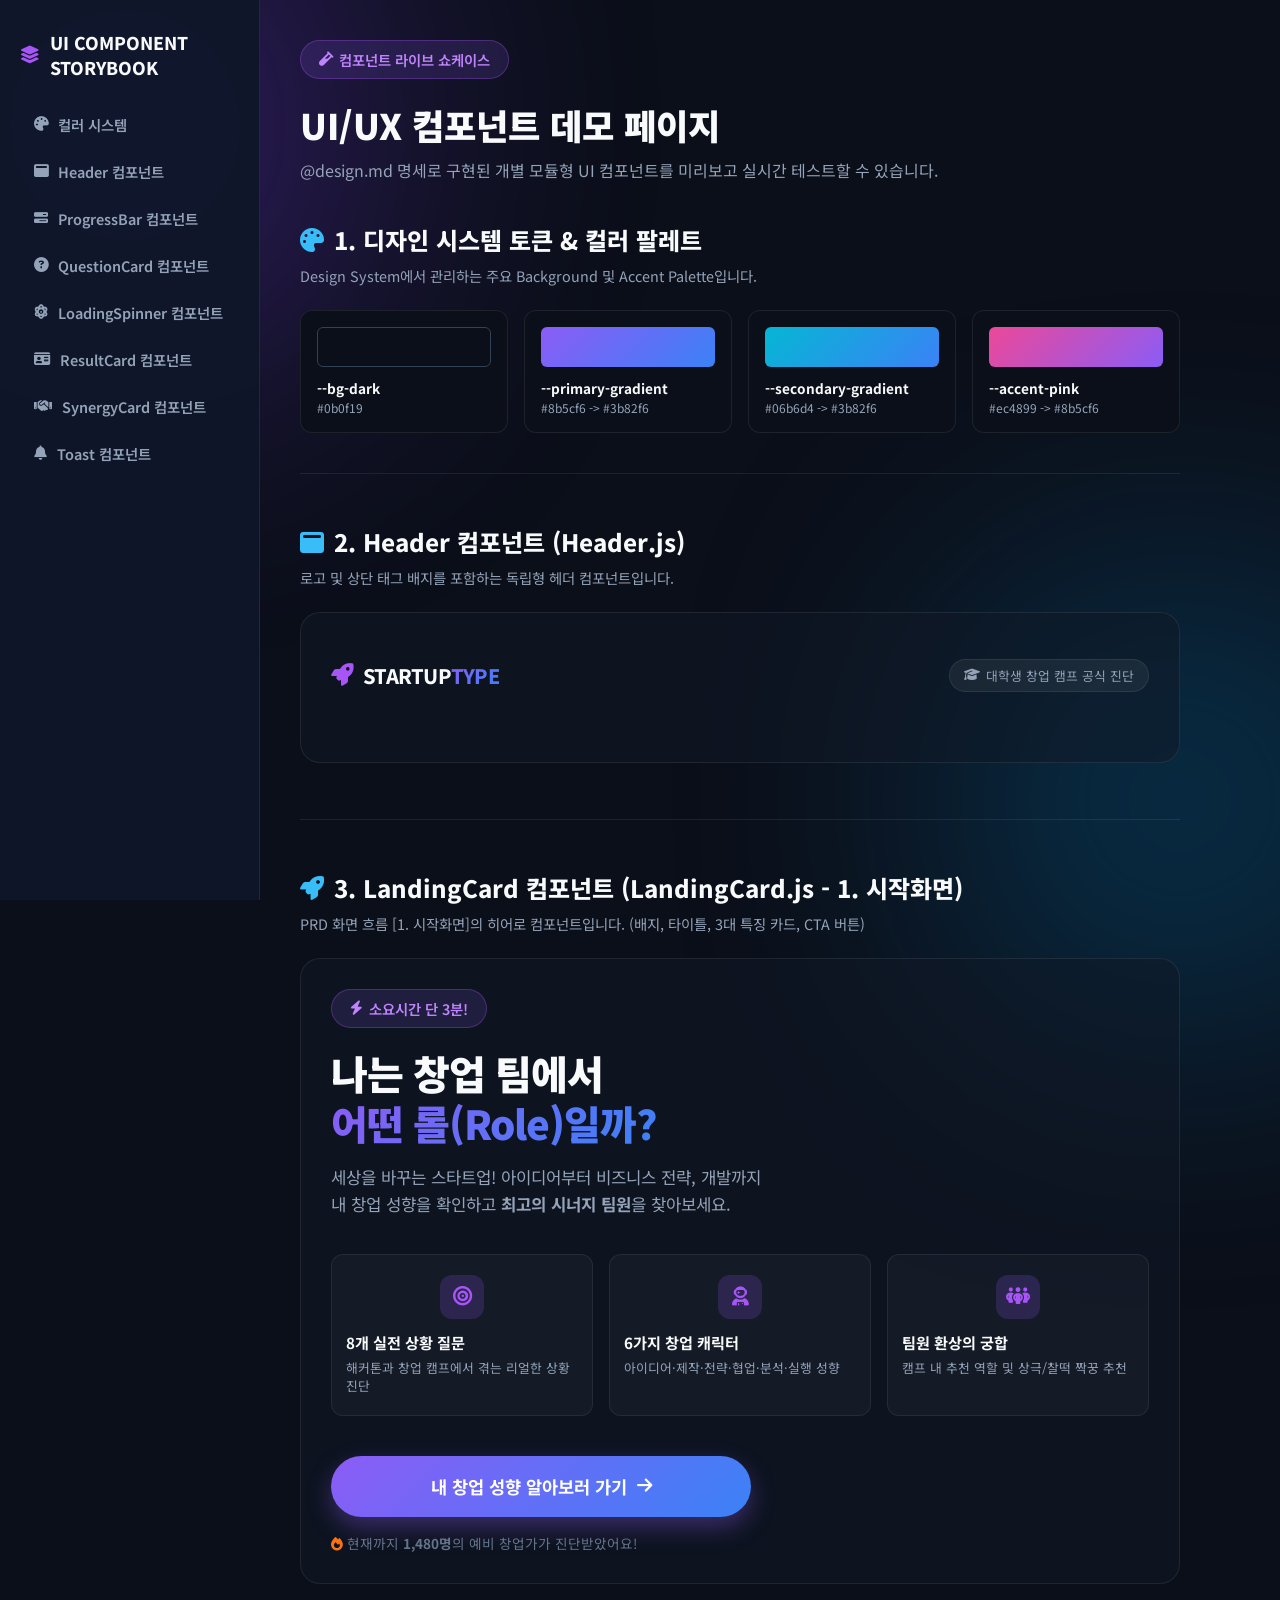
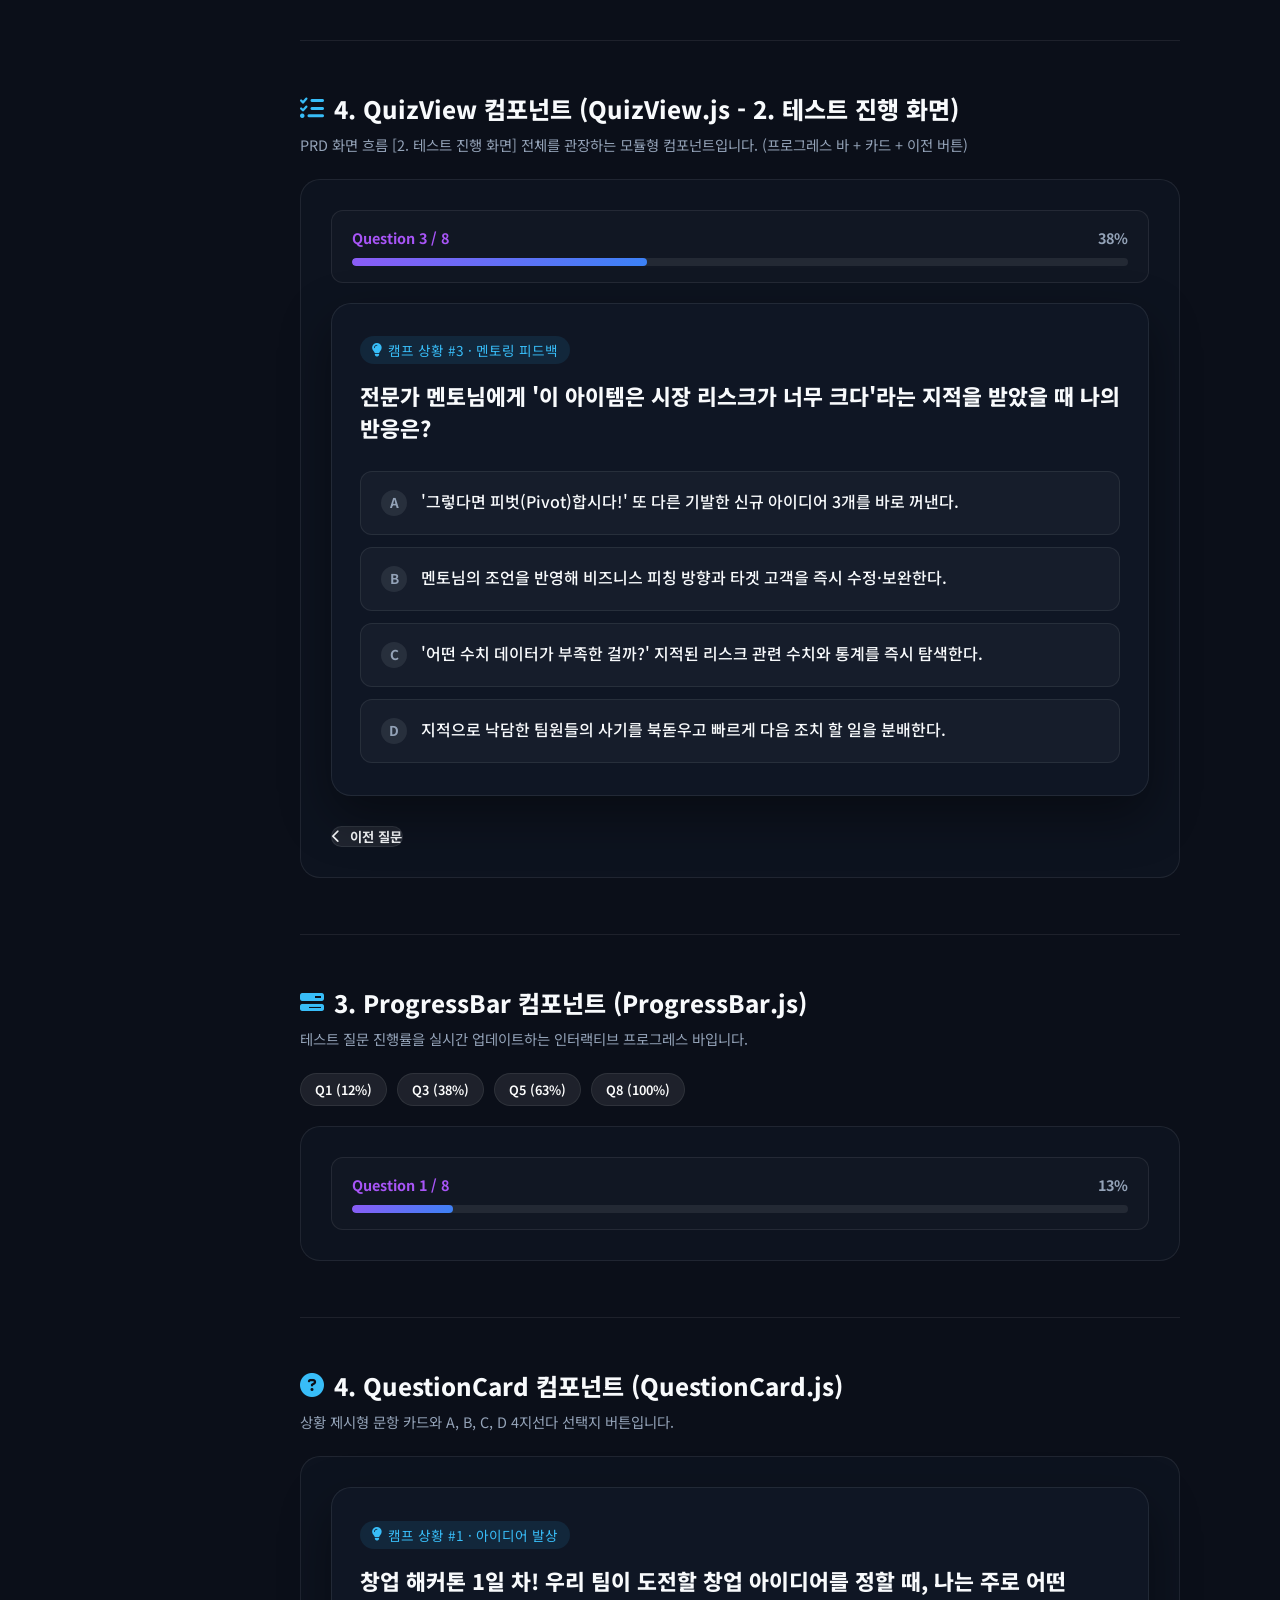
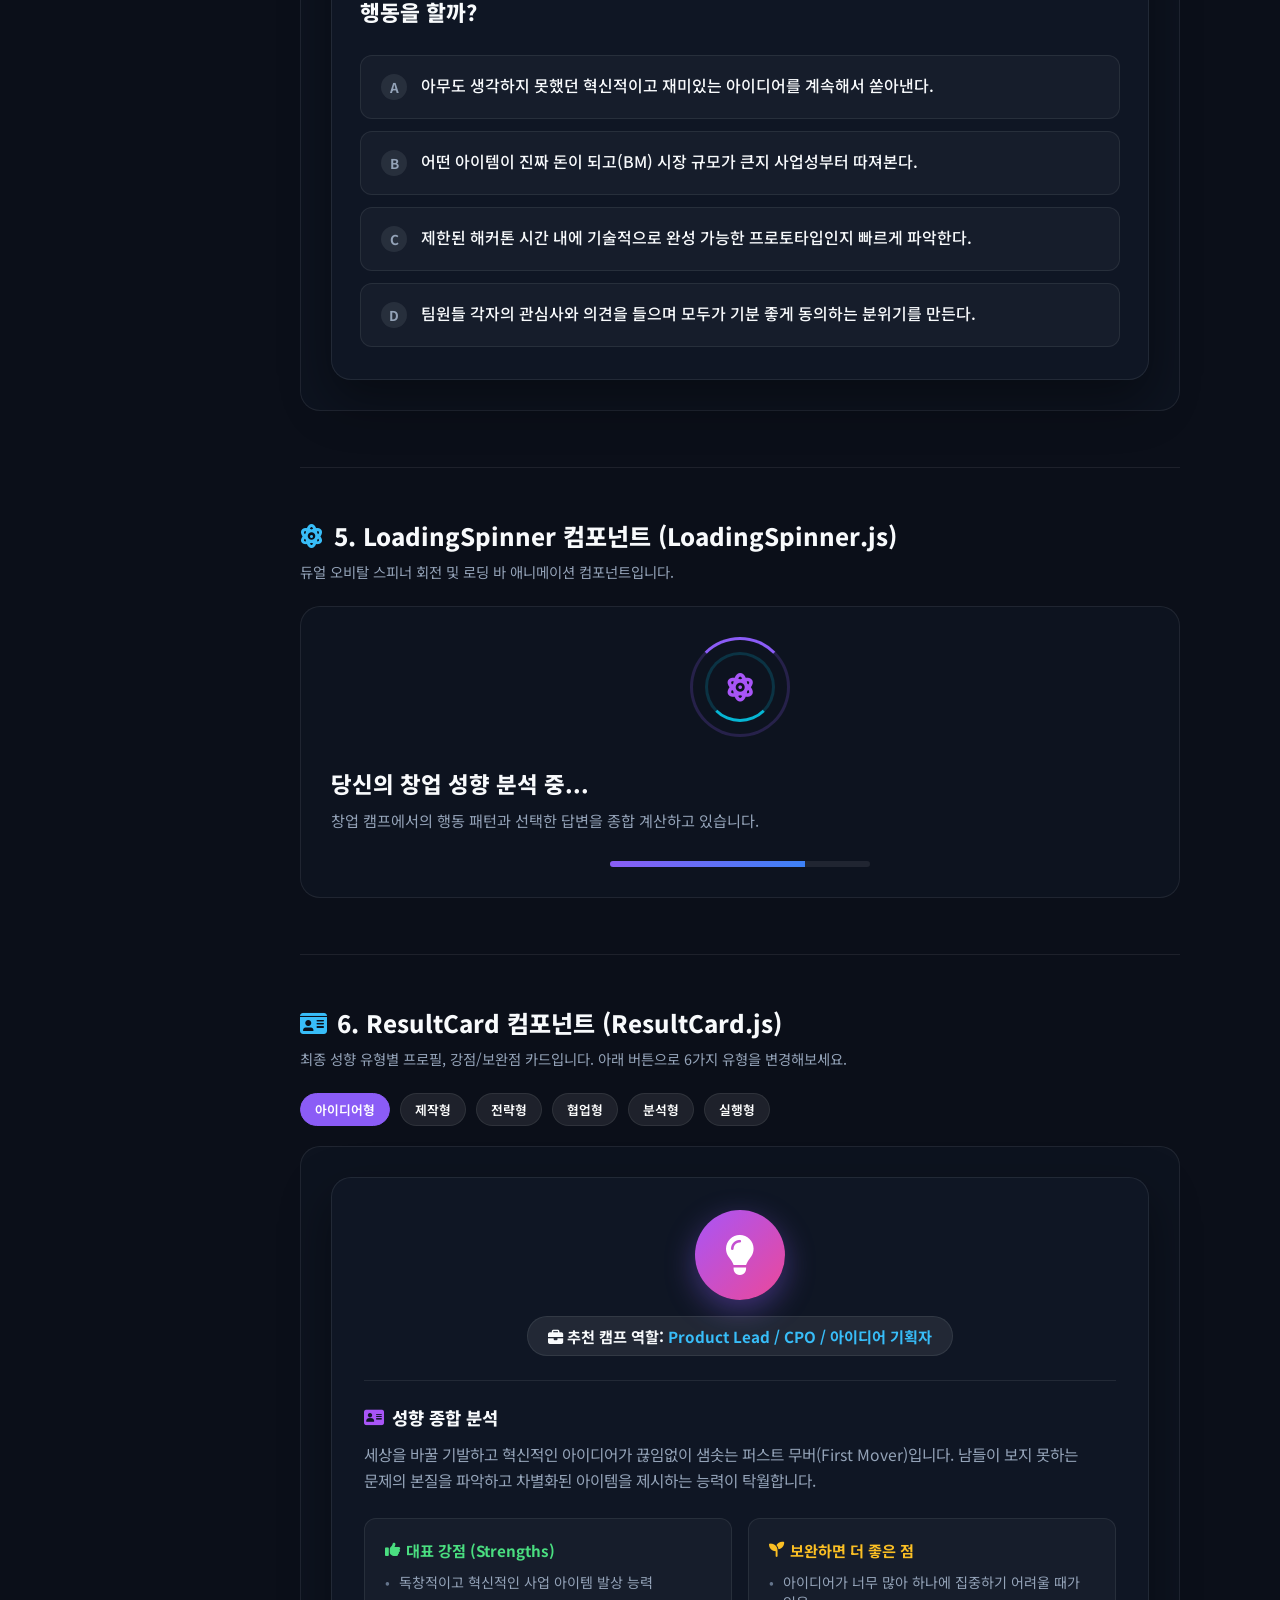
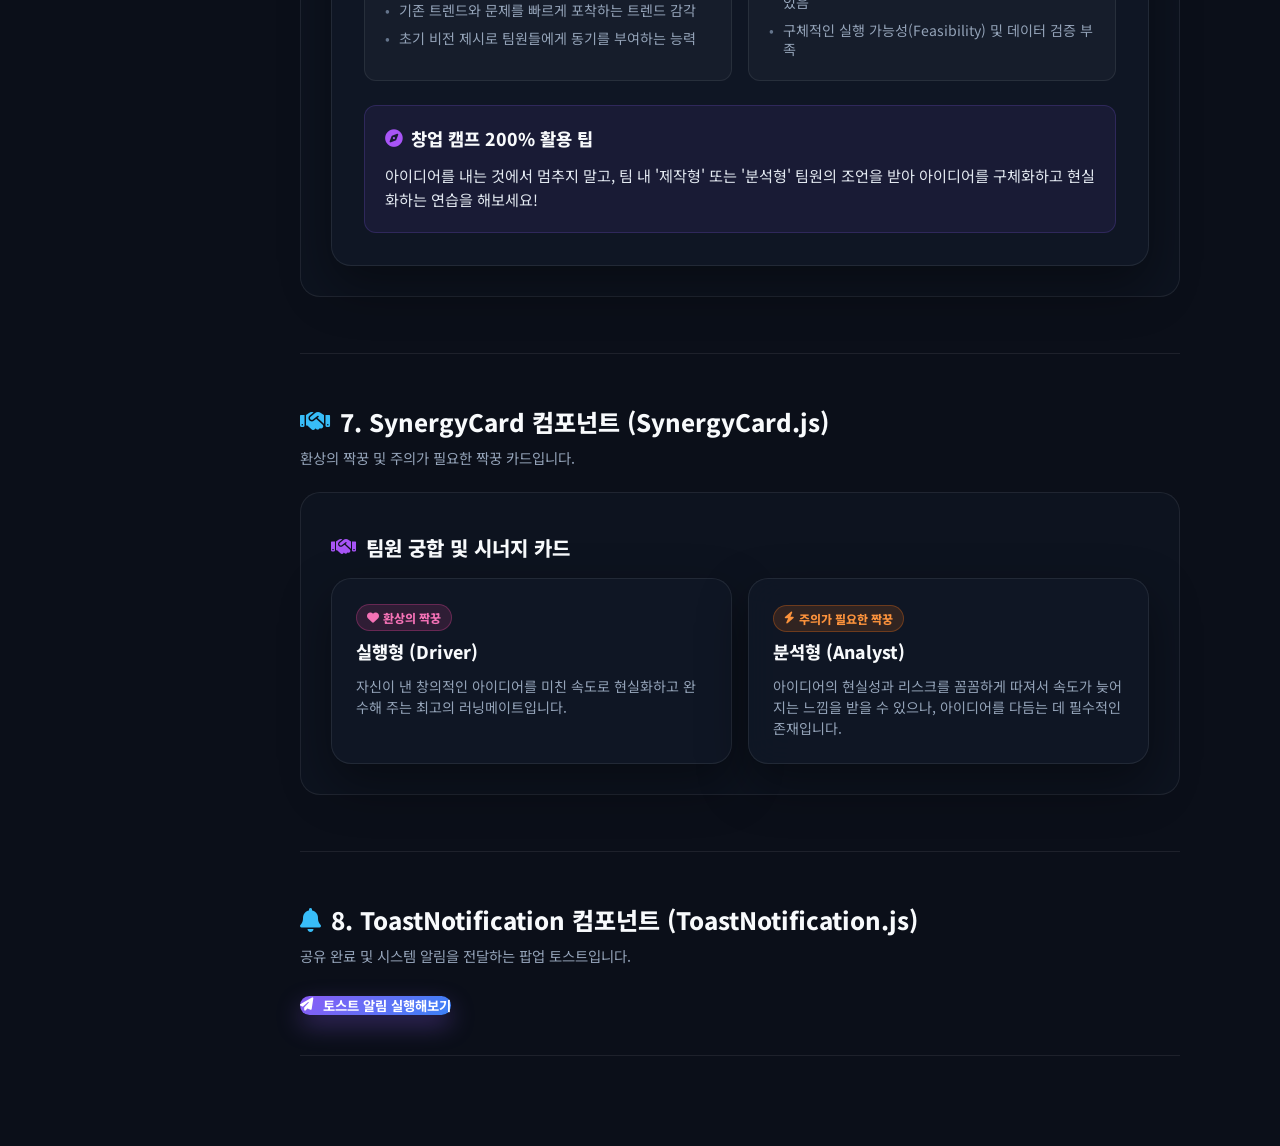
==== commit dccf5ba4: "Add QuizView component (2. 테스트 진행 화면) and link start button event" ====
--- a/demo.html
+++ b/demo.html
@@ -236,6 +236,13 @@
                 <div class="demo-preview-box" id="preview-landing"></div>
             </section>
 
+            <!-- 2.8 QuizView Component (2. 테스트 진행 화면) -->
+            <section id="sec-quiz-view" class="demo-section">
+                <h2 class="demo-section-title"><i class="fa-solid fa-list-check"></i> 4. QuizView 컴포넌트 (QuizView.js - 2. 테스트 진행 화면)</h2>
+                <p class="demo-section-desc">PRD 화면 흐름 [2. 테스트 진행 화면] 전체를 관장하는 모듈형 컴포넌트입니다. (프로그레스 바 + 카드 + 이전 버튼)</p>
+                <div class="demo-preview-box" id="preview-quiz-view"></div>
+            </section>
+
             <!-- 3. ProgressBar Component -->
             <section id="sec-progress" class="demo-section">
                 <h2 class="demo-section-title"><i class="fa-solid fa-bars-progress"></i> 3. ProgressBar 컴포넌트 (ProgressBar.js)</h2>
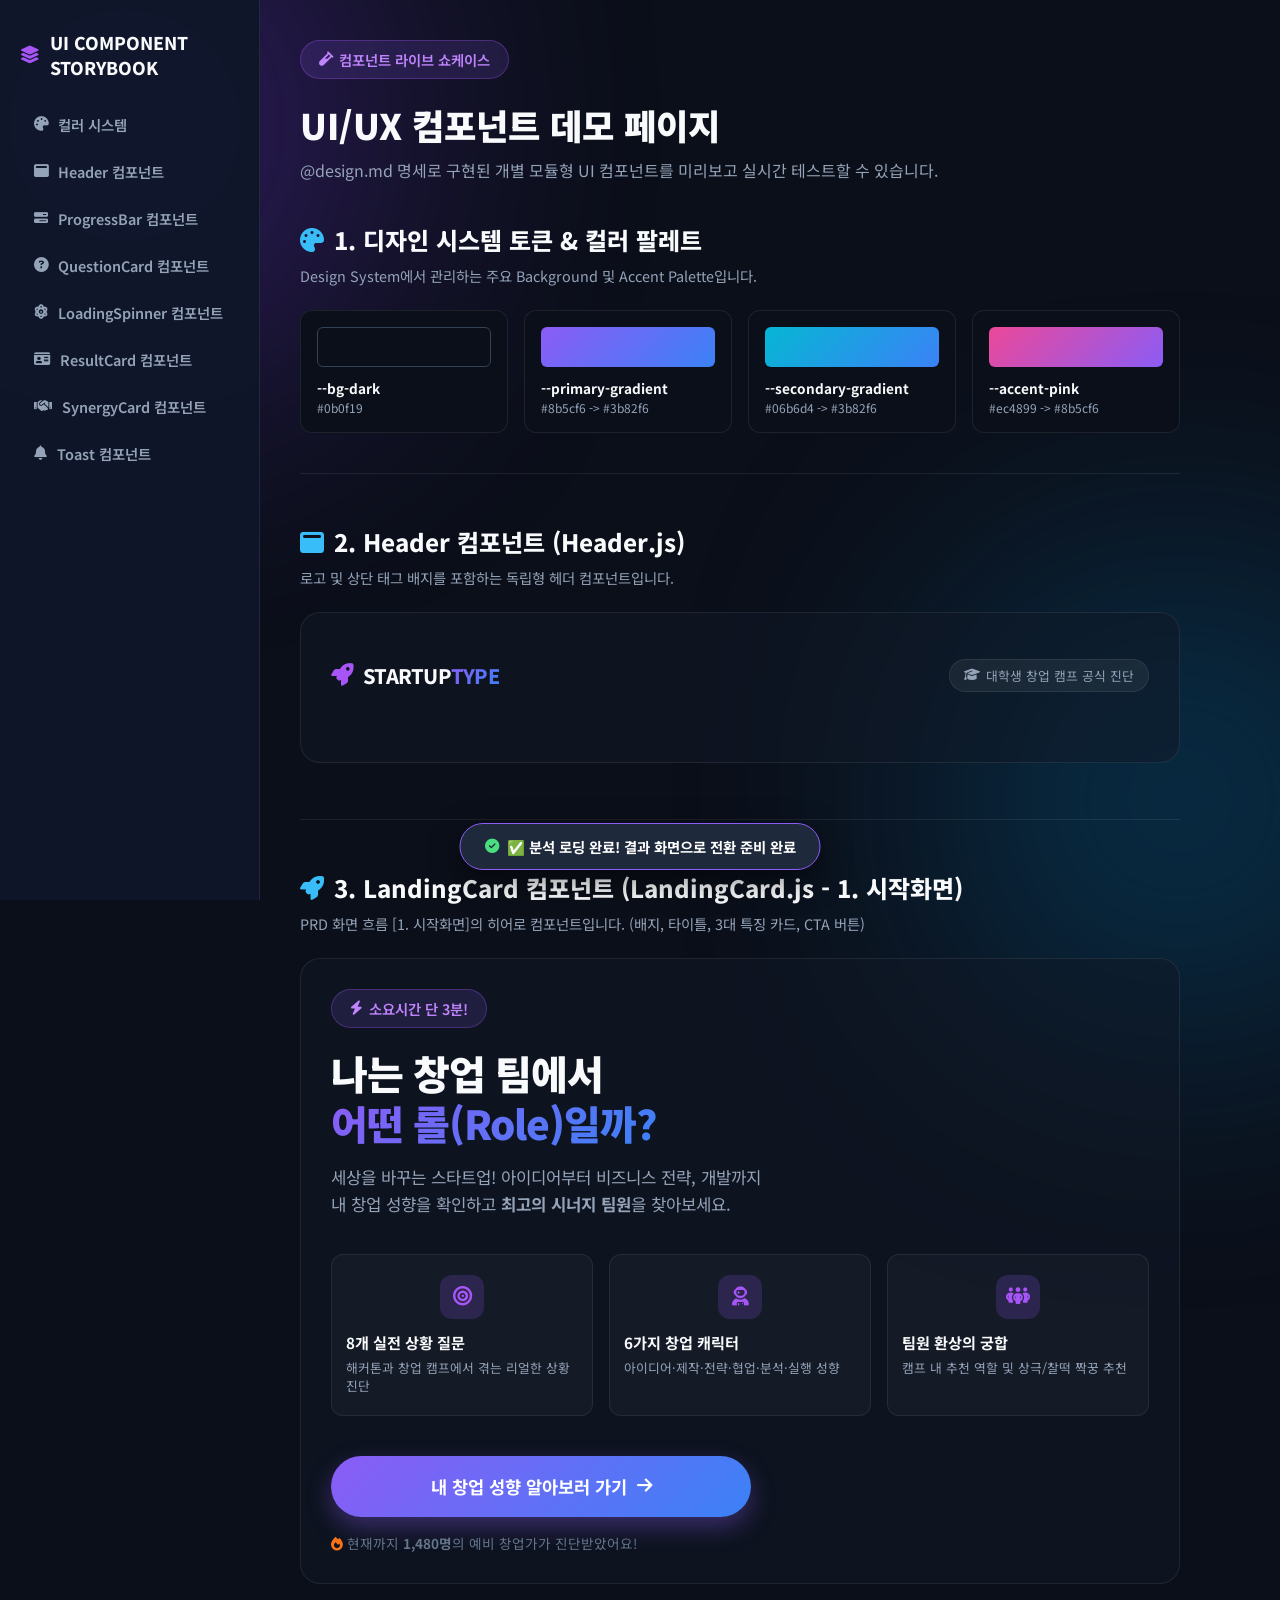
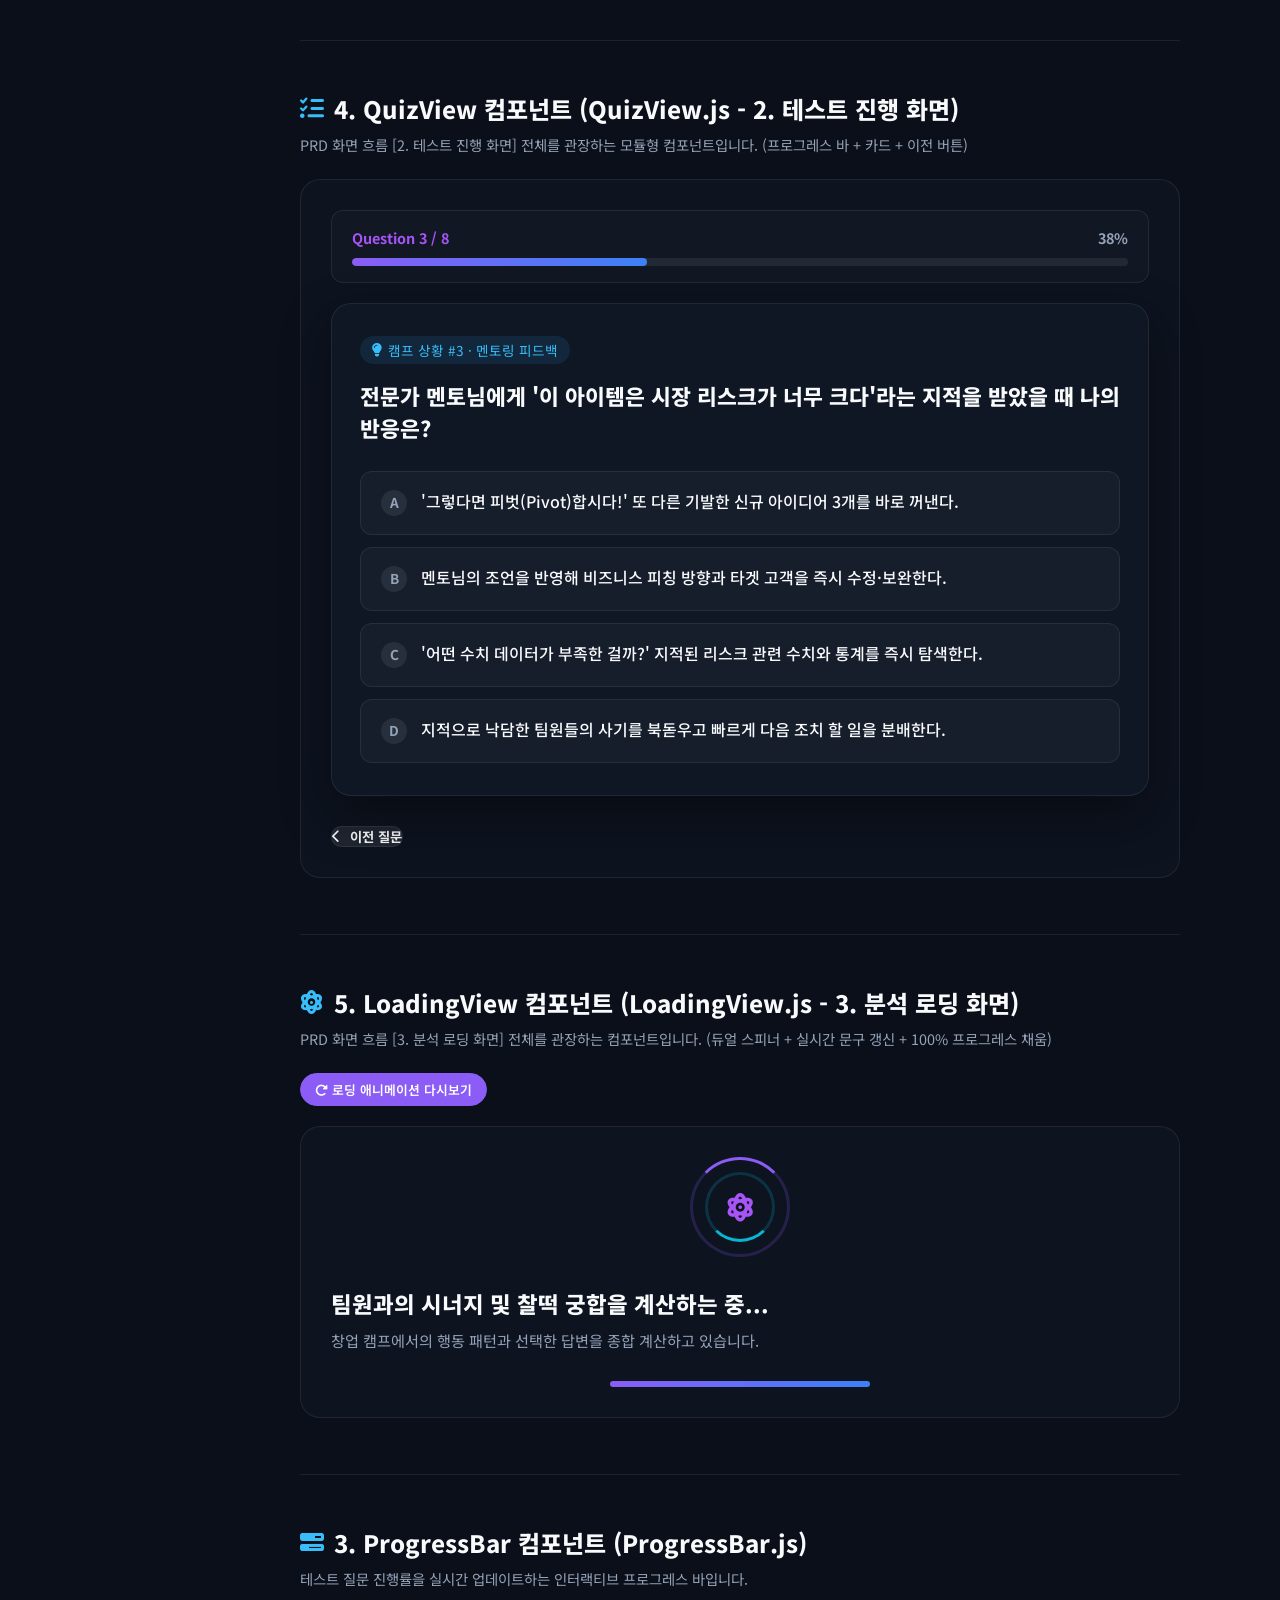
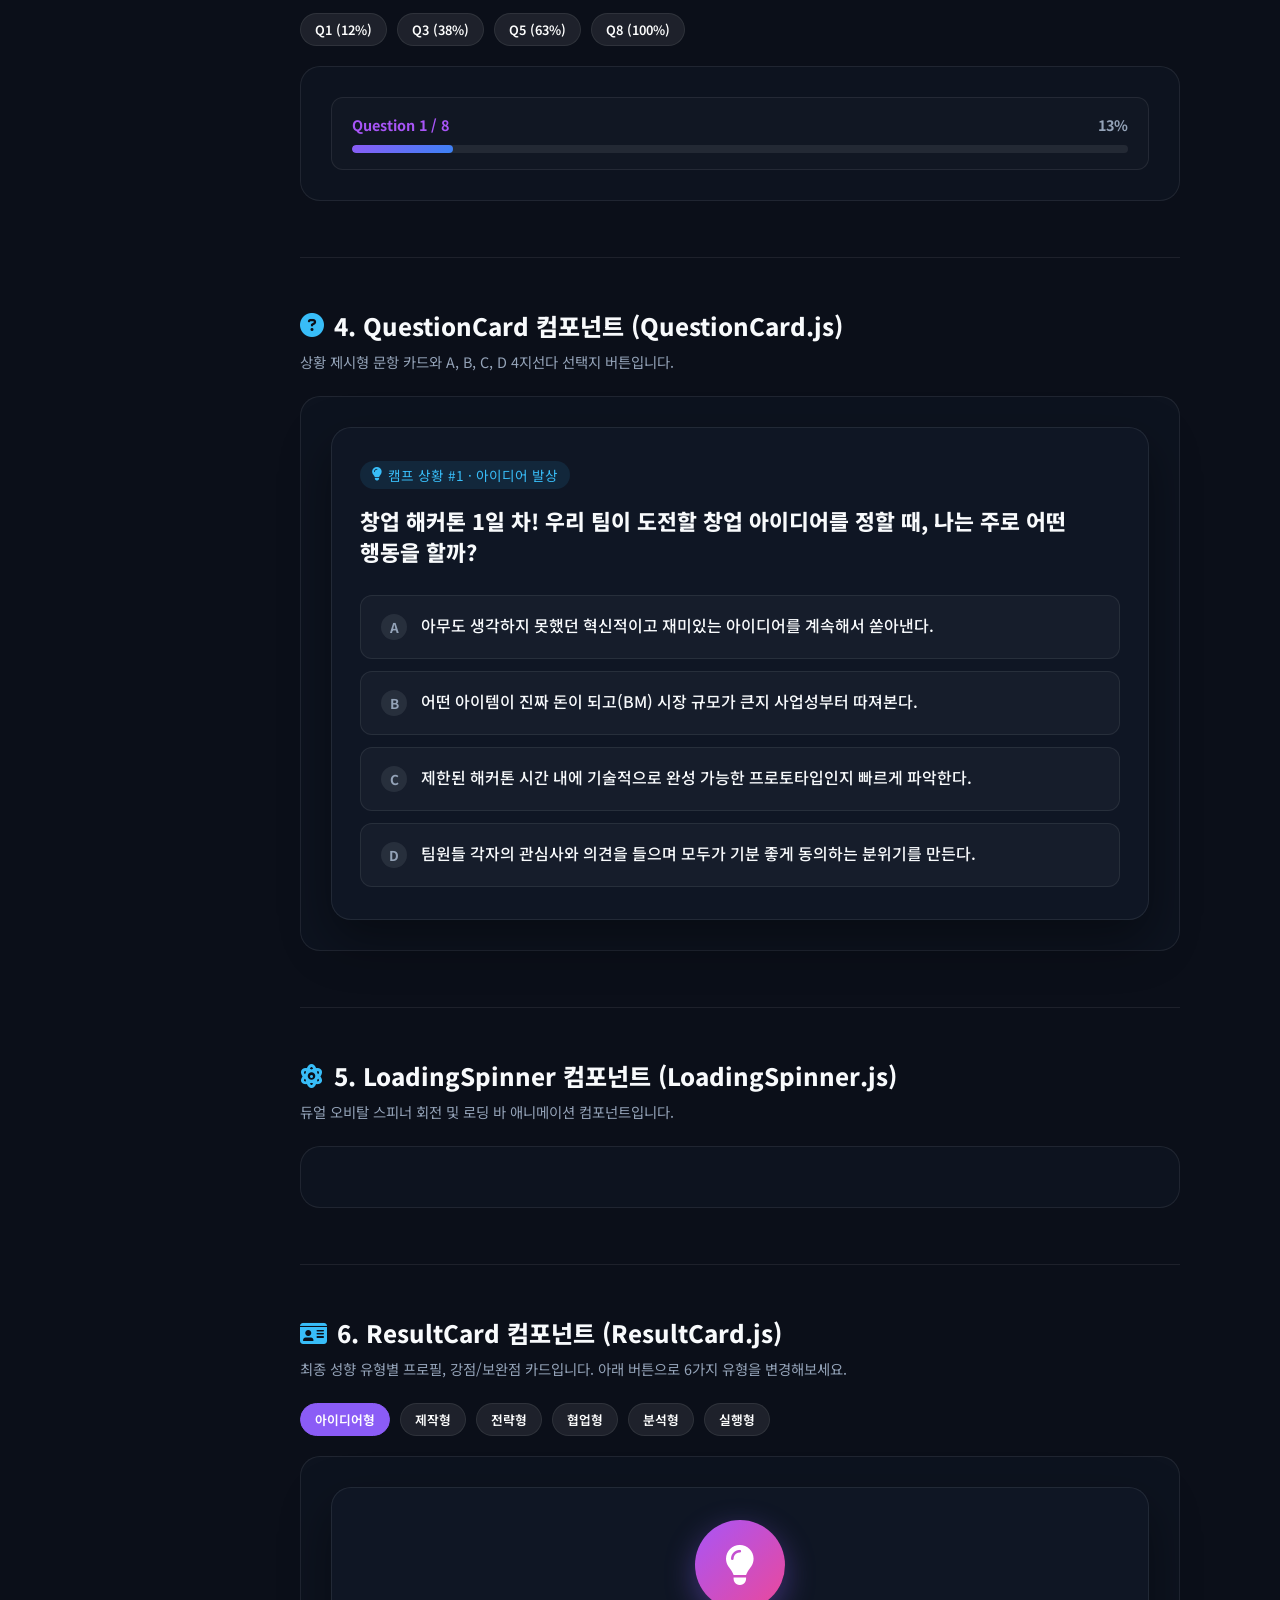
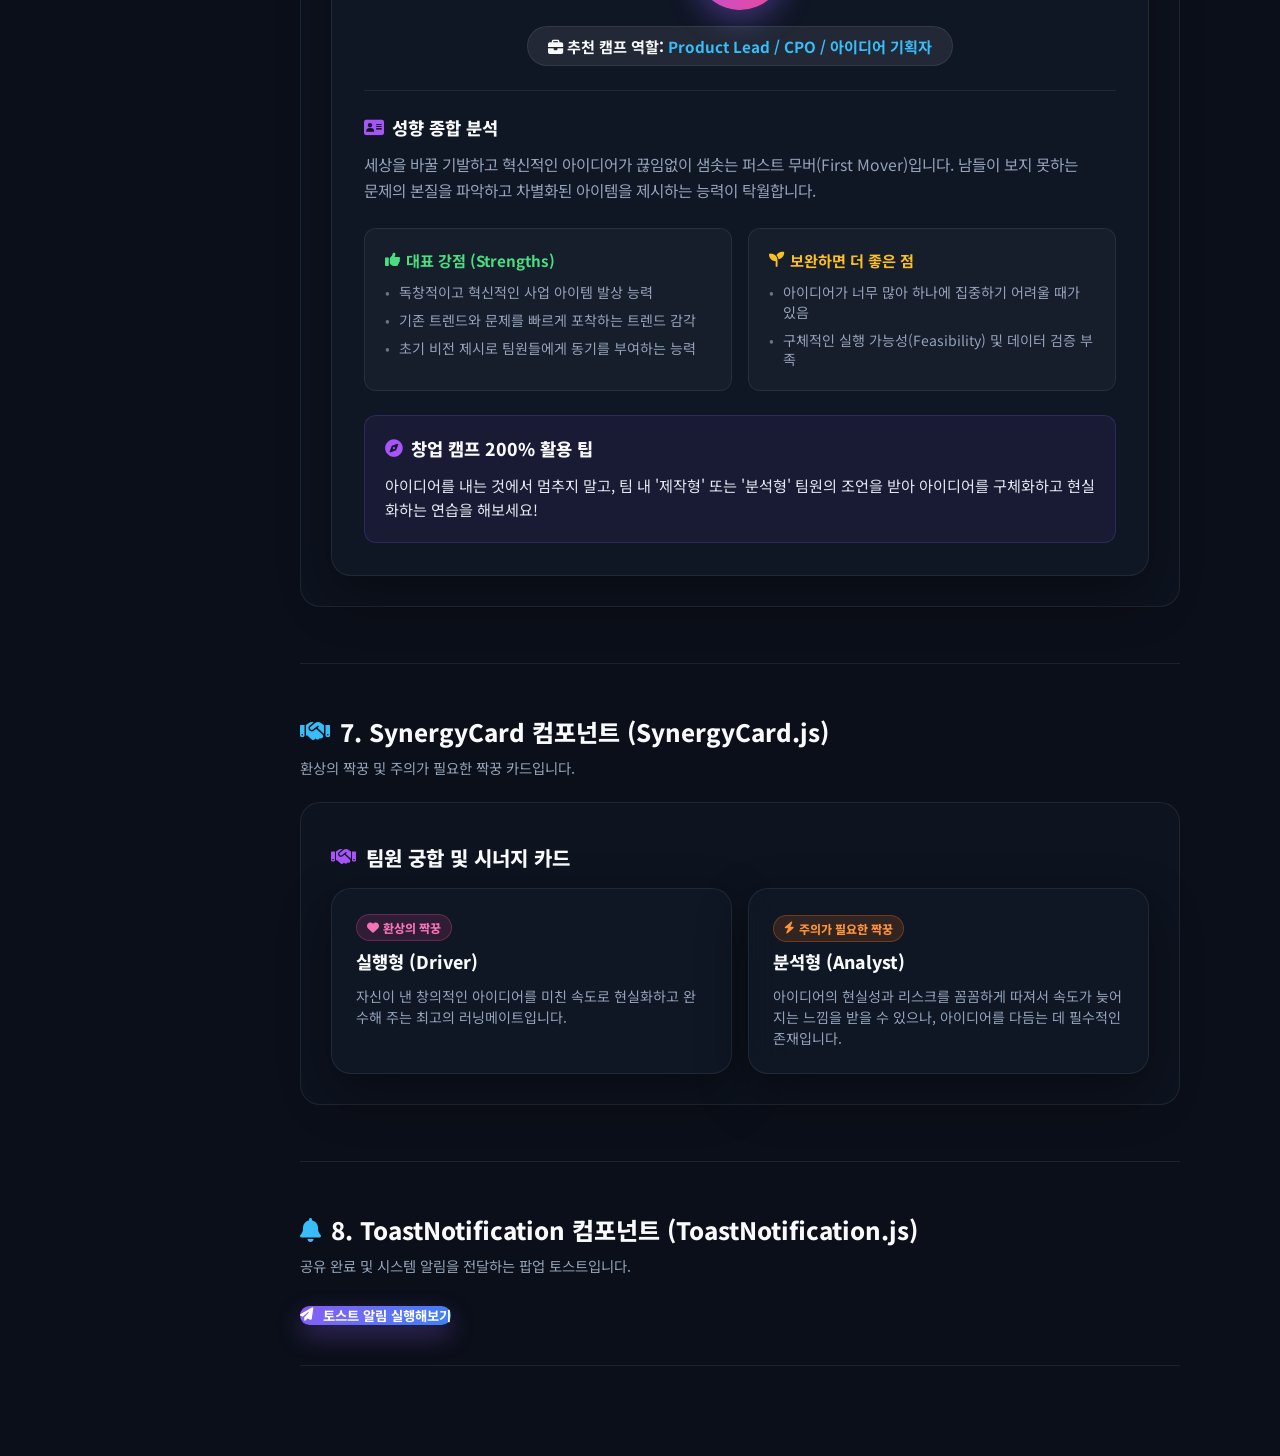
==== commit 23af0b8d: "Add LoadingView component (3. 분석 로딩 화면) and trigger automatically after completing all questions" ====
--- a/demo.html
+++ b/demo.html
@@ -243,6 +243,16 @@
                 <div class="demo-preview-box" id="preview-quiz-view"></div>
             </section>
 
+            <!-- 2.9 LoadingView Component (3. 분석 로딩 화면) -->
+            <section id="sec-loading-view" class="demo-section">
+                <h2 class="demo-section-title"><i class="fa-solid fa-atom"></i> 5. LoadingView 컴포넌트 (LoadingView.js - 3. 분석 로딩 화면)</h2>
+                <p class="demo-section-desc">PRD 화면 흐름 [3. 분석 로딩 화면] 전체를 관장하는 컴포넌트입니다. (듀얼 스피너 + 실시간 문구 갱신 + 100% 프로그레스 채움)</p>
+                <div class="demo-controls">
+                    <button id="replay-loading-btn" class="demo-ctrl-btn active"><i class="fa-solid fa-rotate-right"></i> 로딩 애니메이션 다시보기</button>
+                </div>
+                <div class="demo-preview-box" id="preview-loading-view"></div>
+            </section>
+
             <!-- 3. ProgressBar Component -->
             <section id="sec-progress" class="demo-section">
                 <h2 class="demo-section-title"><i class="fa-solid fa-bars-progress"></i> 3. ProgressBar 컴포넌트 (ProgressBar.js)</h2>
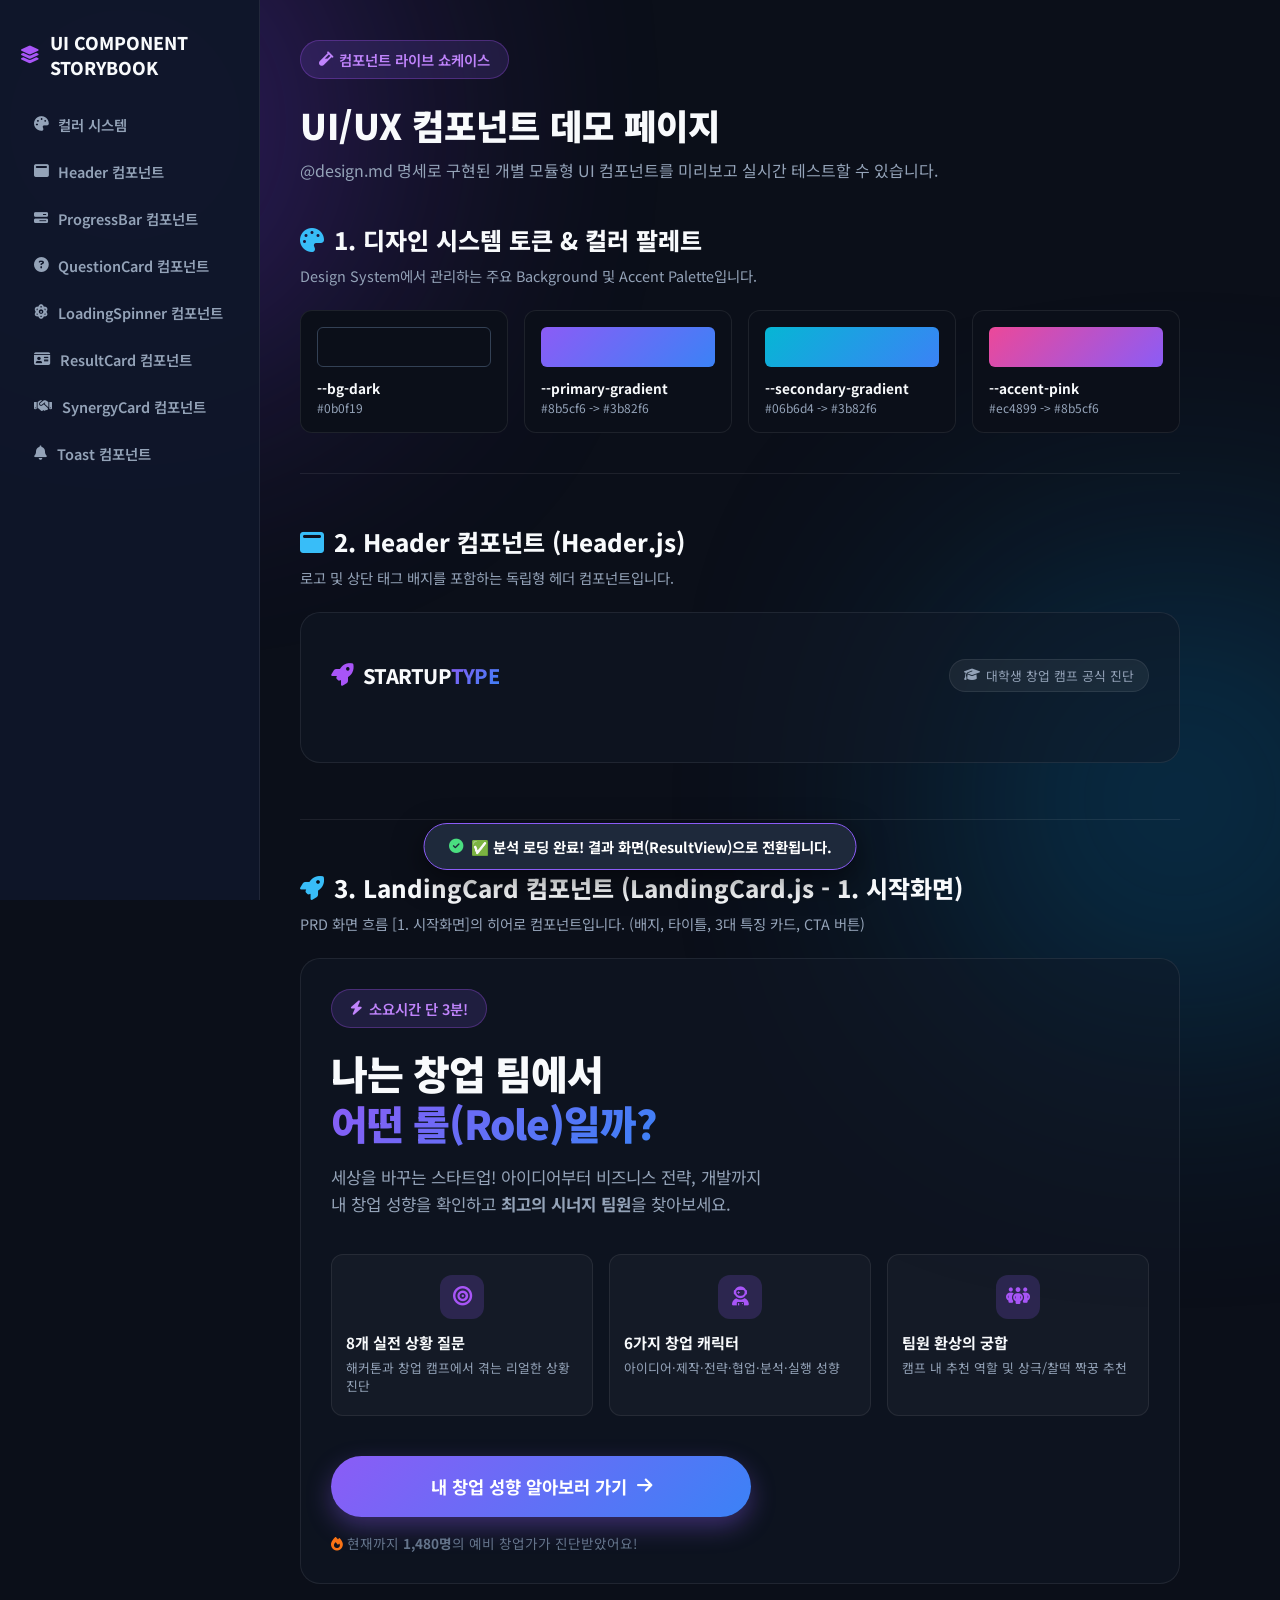
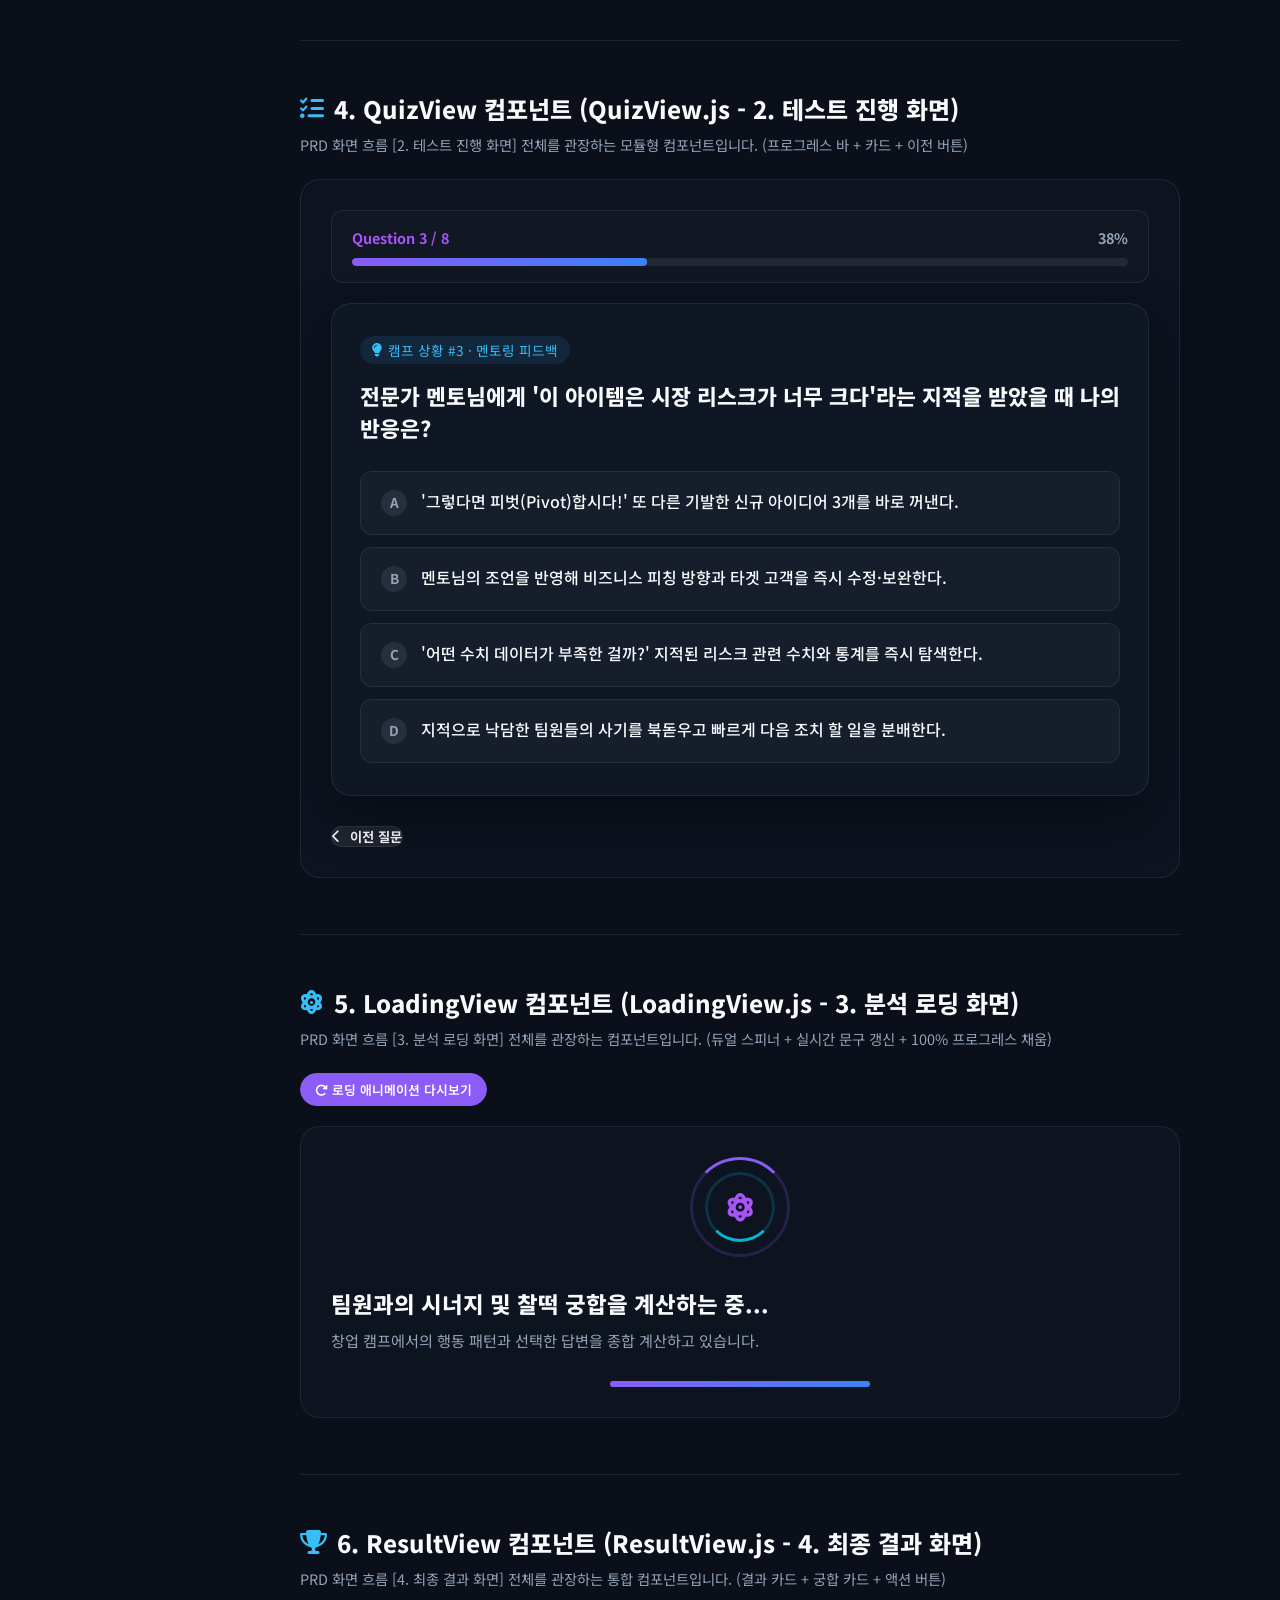
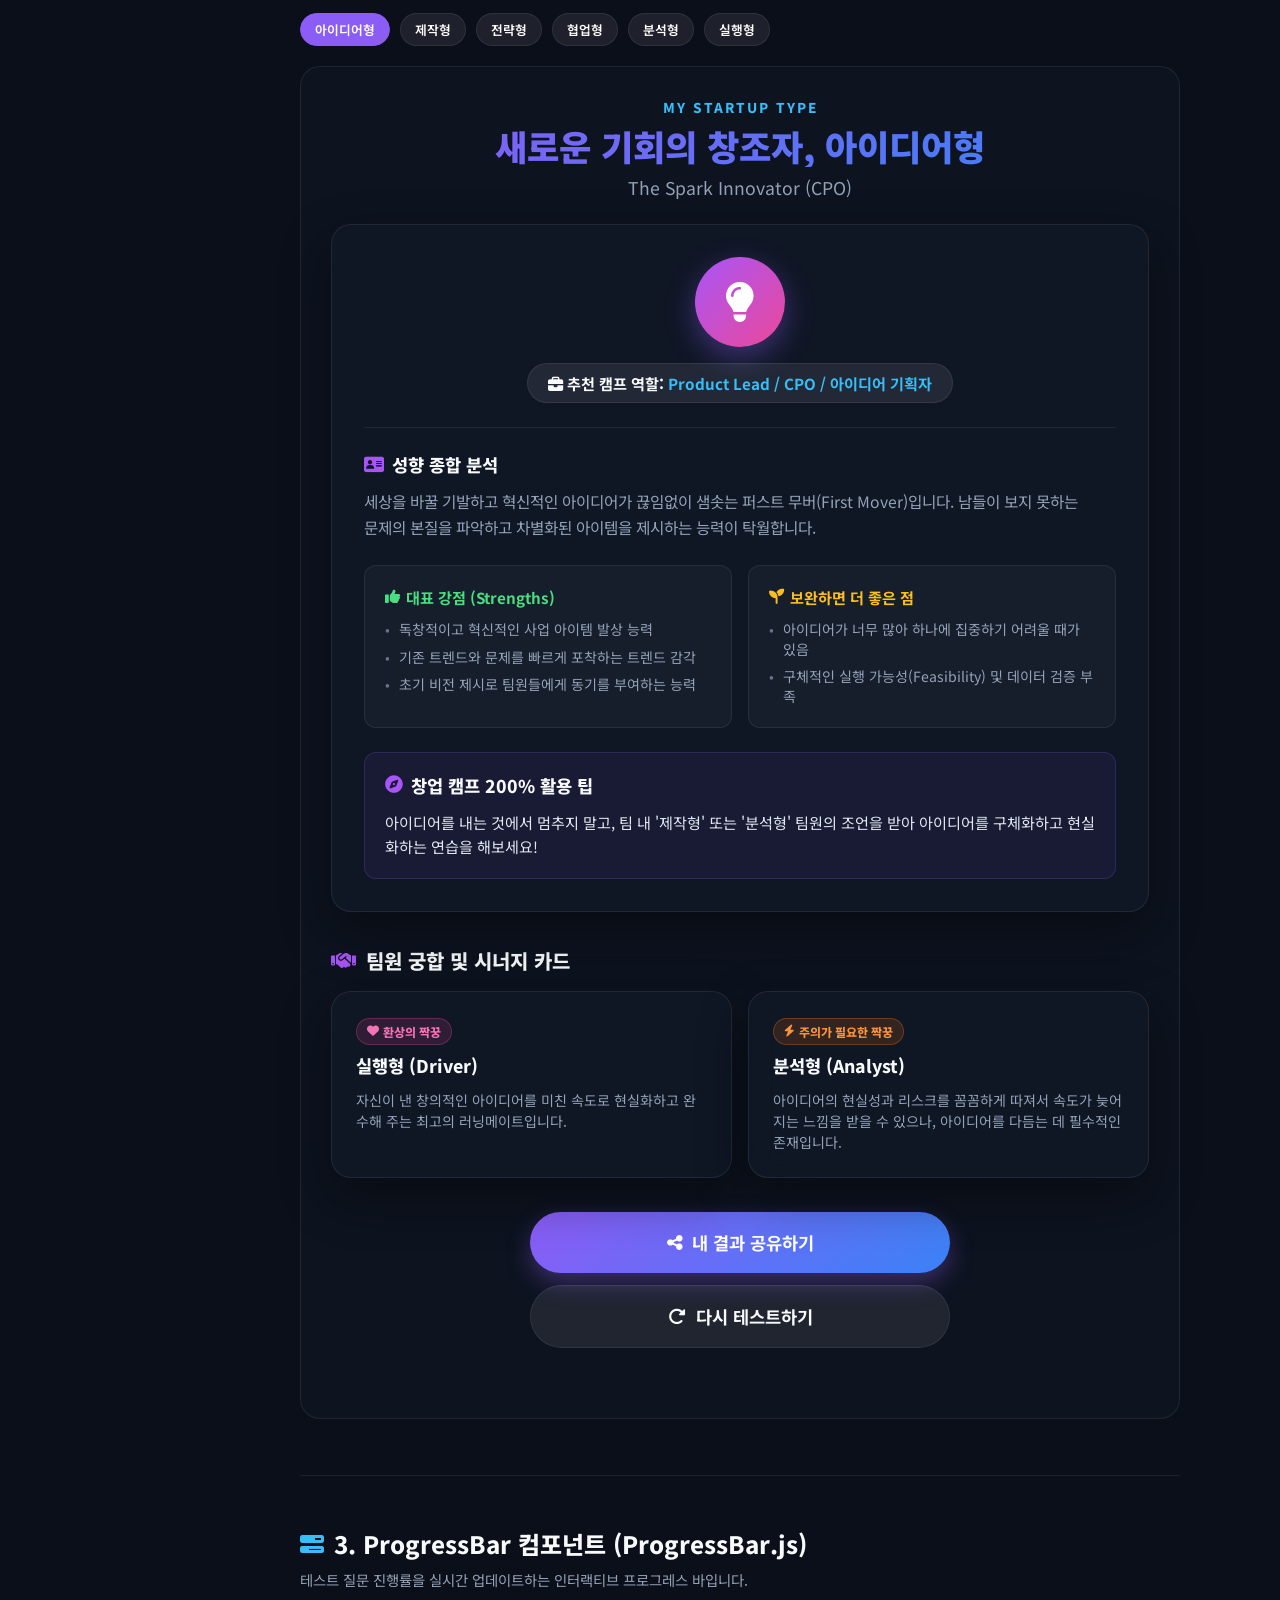
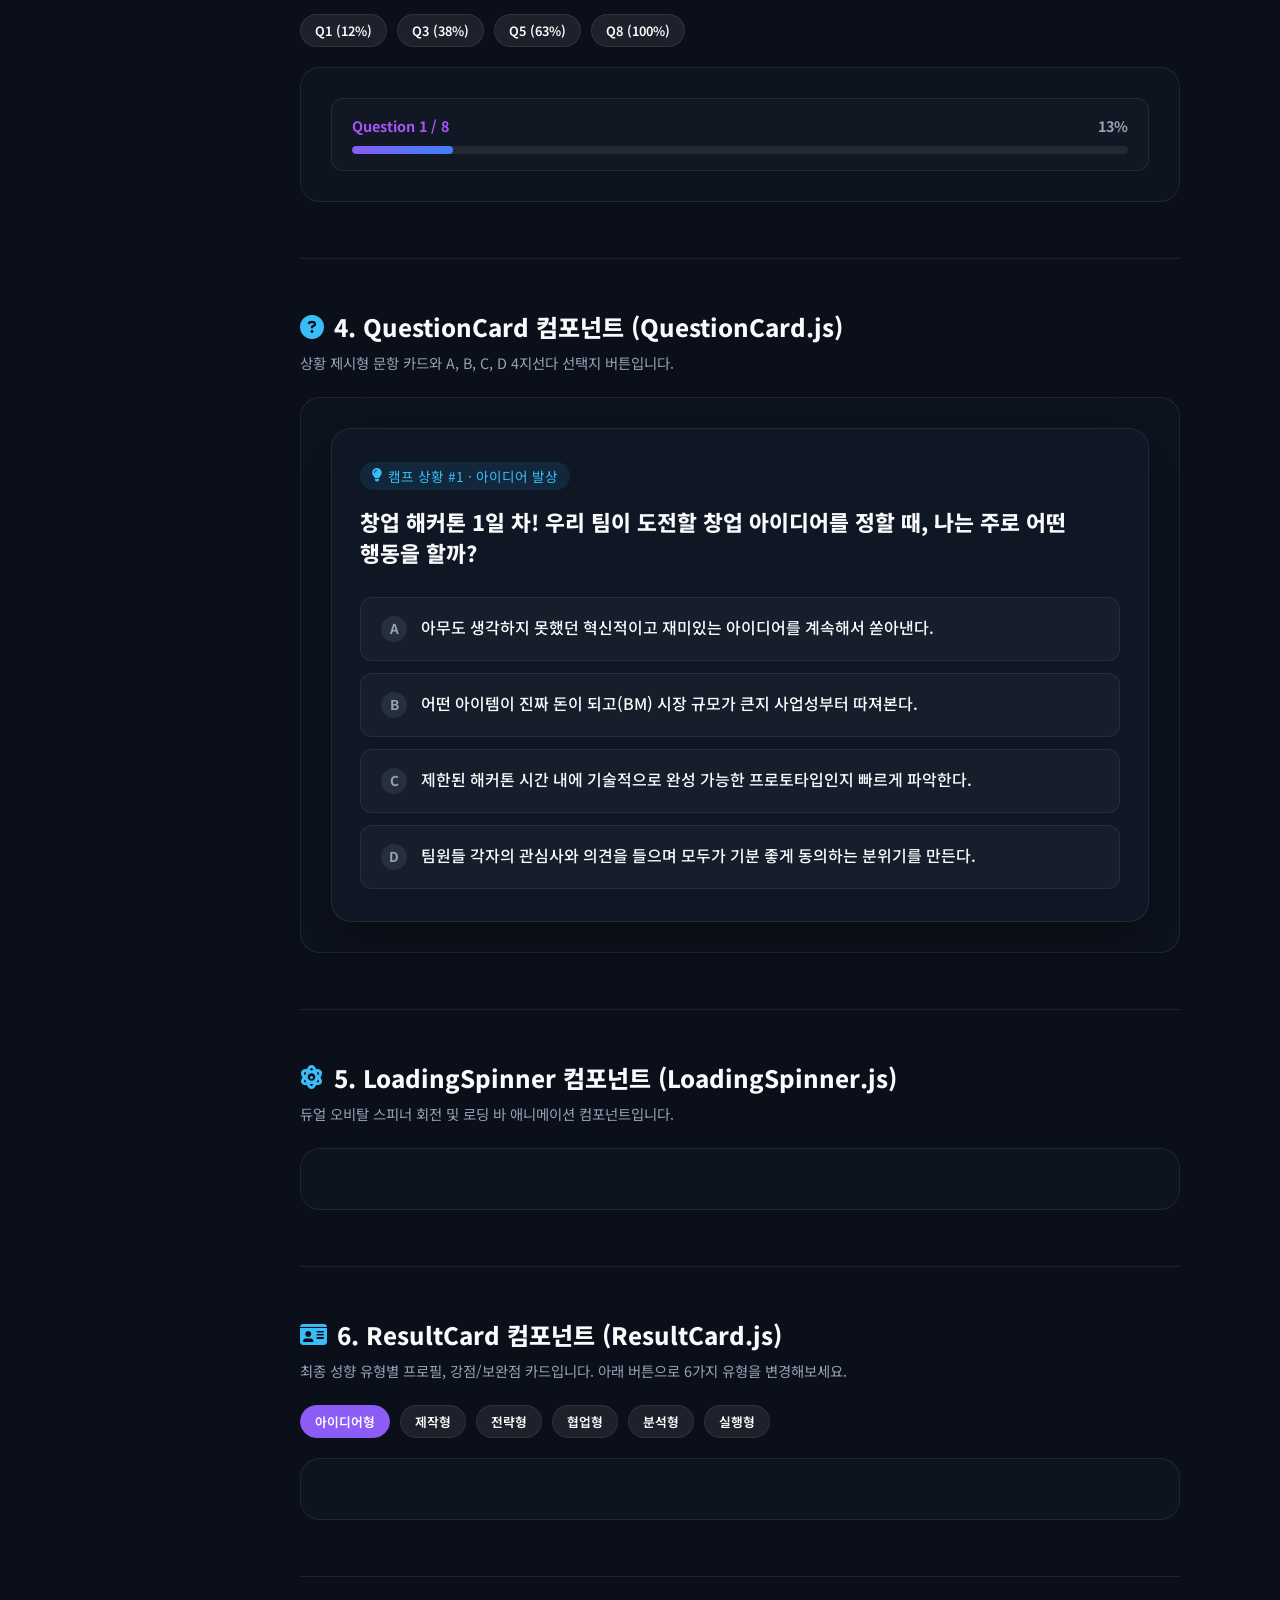
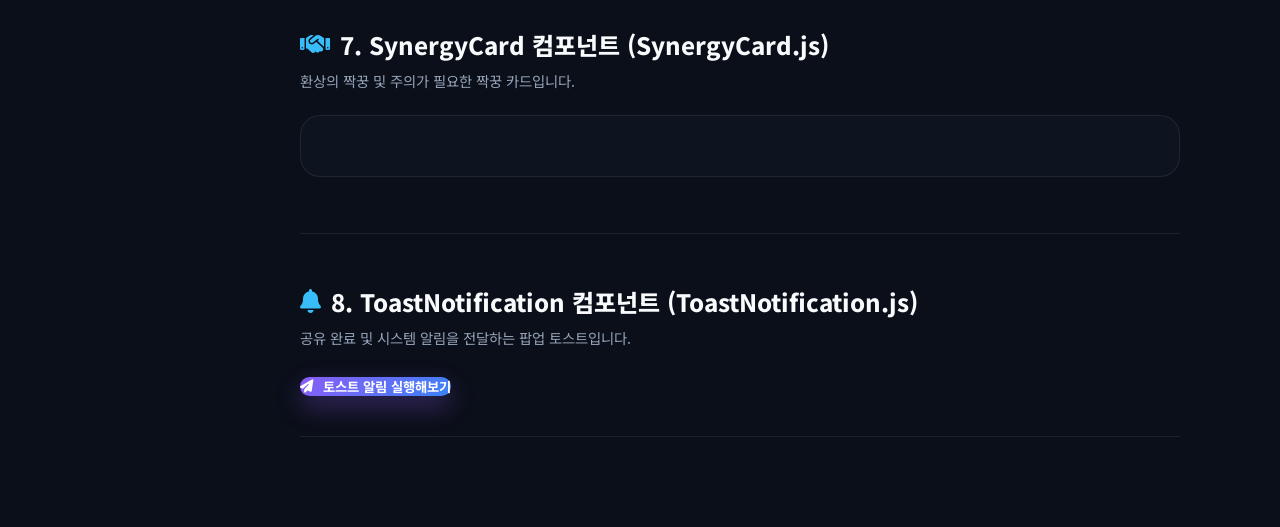
==== commit da02d13c: "Add ResultView component (4. 최종 결과 화면) and auto-transition after loading view completion" ====
--- a/demo.html
+++ b/demo.html
@@ -253,6 +253,21 @@
                 <div class="demo-preview-box" id="preview-loading-view"></div>
             </section>
 
+            <!-- 2.95 ResultView Component (4. 최종 결과 화면) -->
+            <section id="sec-result-view" class="demo-section">
+                <h2 class="demo-section-title"><i class="fa-solid fa-trophy"></i> 6. ResultView 컴포넌트 (ResultView.js - 4. 최종 결과 화면)</h2>
+                <p class="demo-section-desc">PRD 화면 흐름 [4. 최종 결과 화면] 전체를 관장하는 통합 컴포넌트입니다. (결과 카드 + 궁합 카드 + 액션 버튼)</p>
+                <div class="demo-controls" id="archetype-ctrls">
+                    <button class="demo-ctrl-btn active" data-type="idea">아이디어형</button>
+                    <button class="demo-ctrl-btn" data-type="builder">제작형</button>
+                    <button class="demo-ctrl-btn" data-type="strategist">전략형</button>
+                    <button class="demo-ctrl-btn" data-type="collaborator">협업형</button>
+                    <button class="demo-ctrl-btn" data-type="analyst">분석형</button>
+                    <button class="demo-ctrl-btn" data-type="execution">실행형</button>
+                </div>
+                <div class="demo-preview-box" id="preview-result-view"></div>
+            </section>
+
             <!-- 3. ProgressBar Component -->
             <section id="sec-progress" class="demo-section">
                 <h2 class="demo-section-title"><i class="fa-solid fa-bars-progress"></i> 3. ProgressBar 컴포넌트 (ProgressBar.js)</h2>
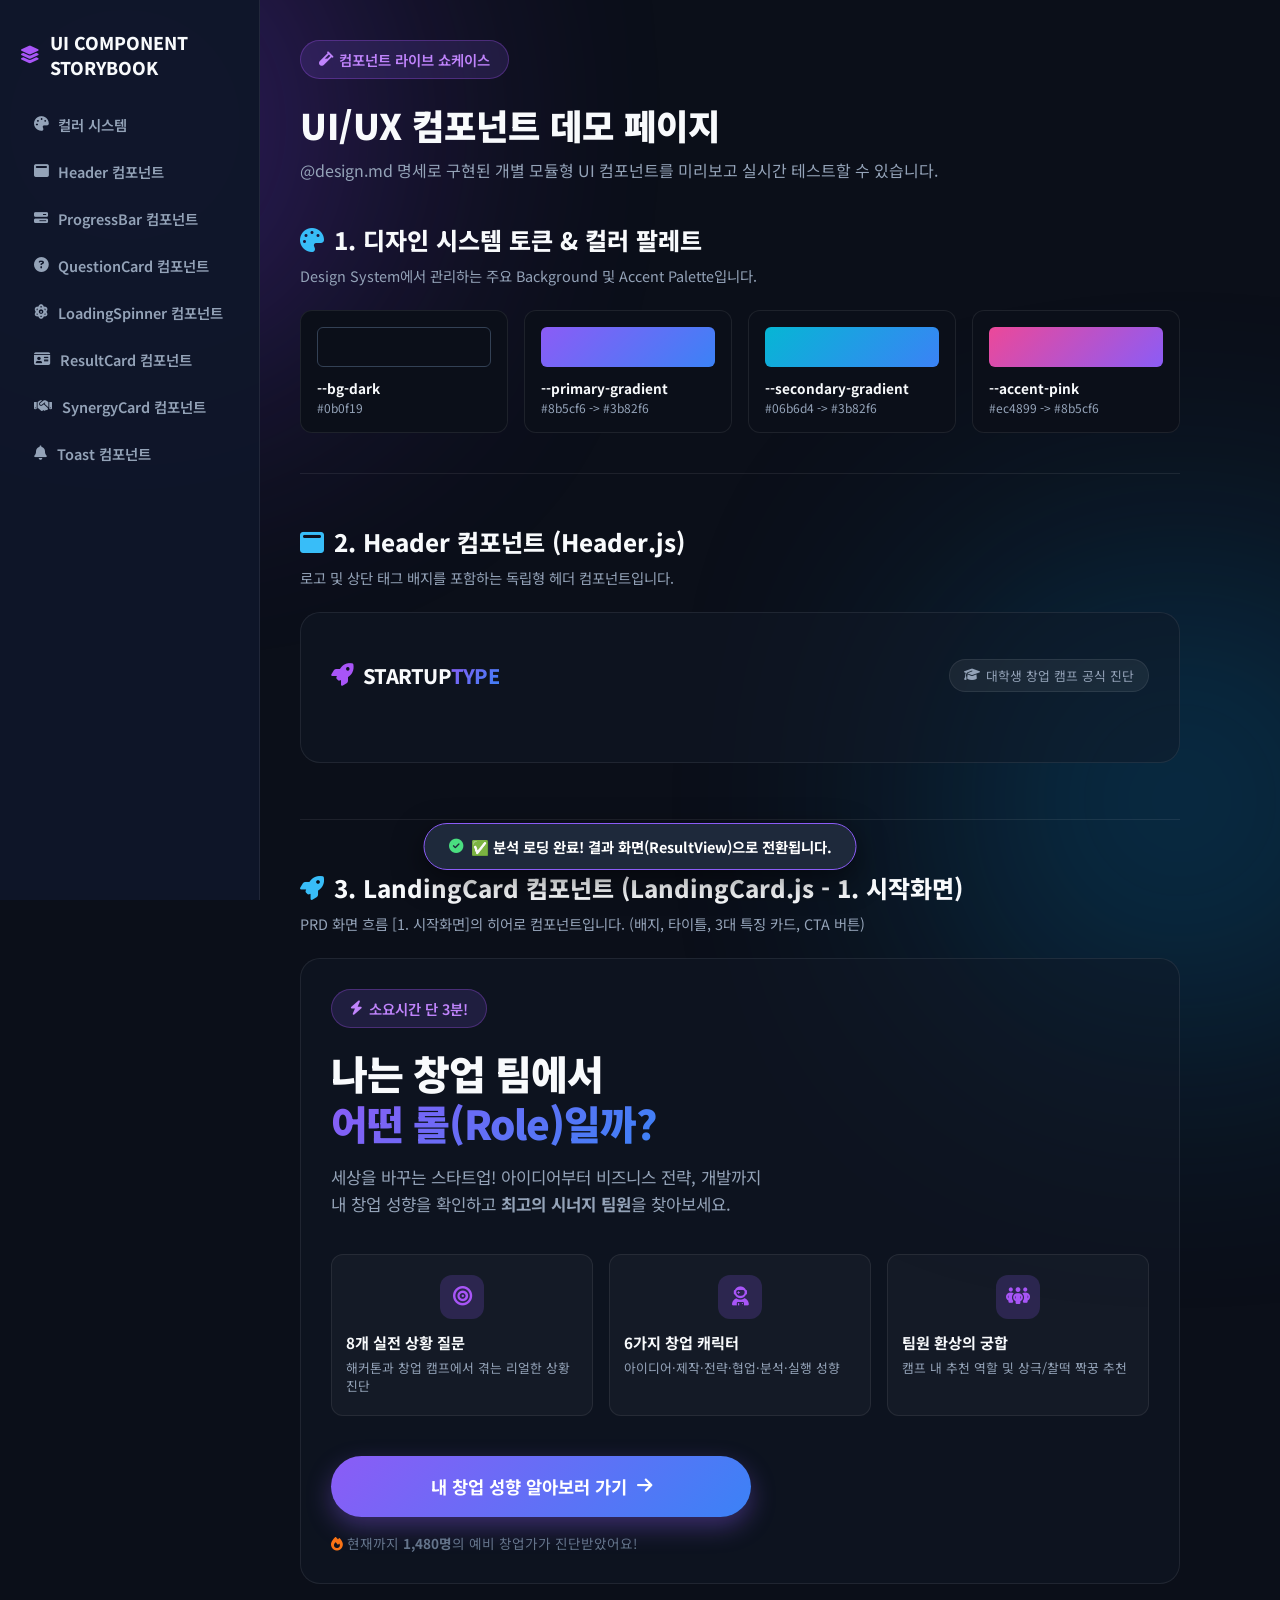
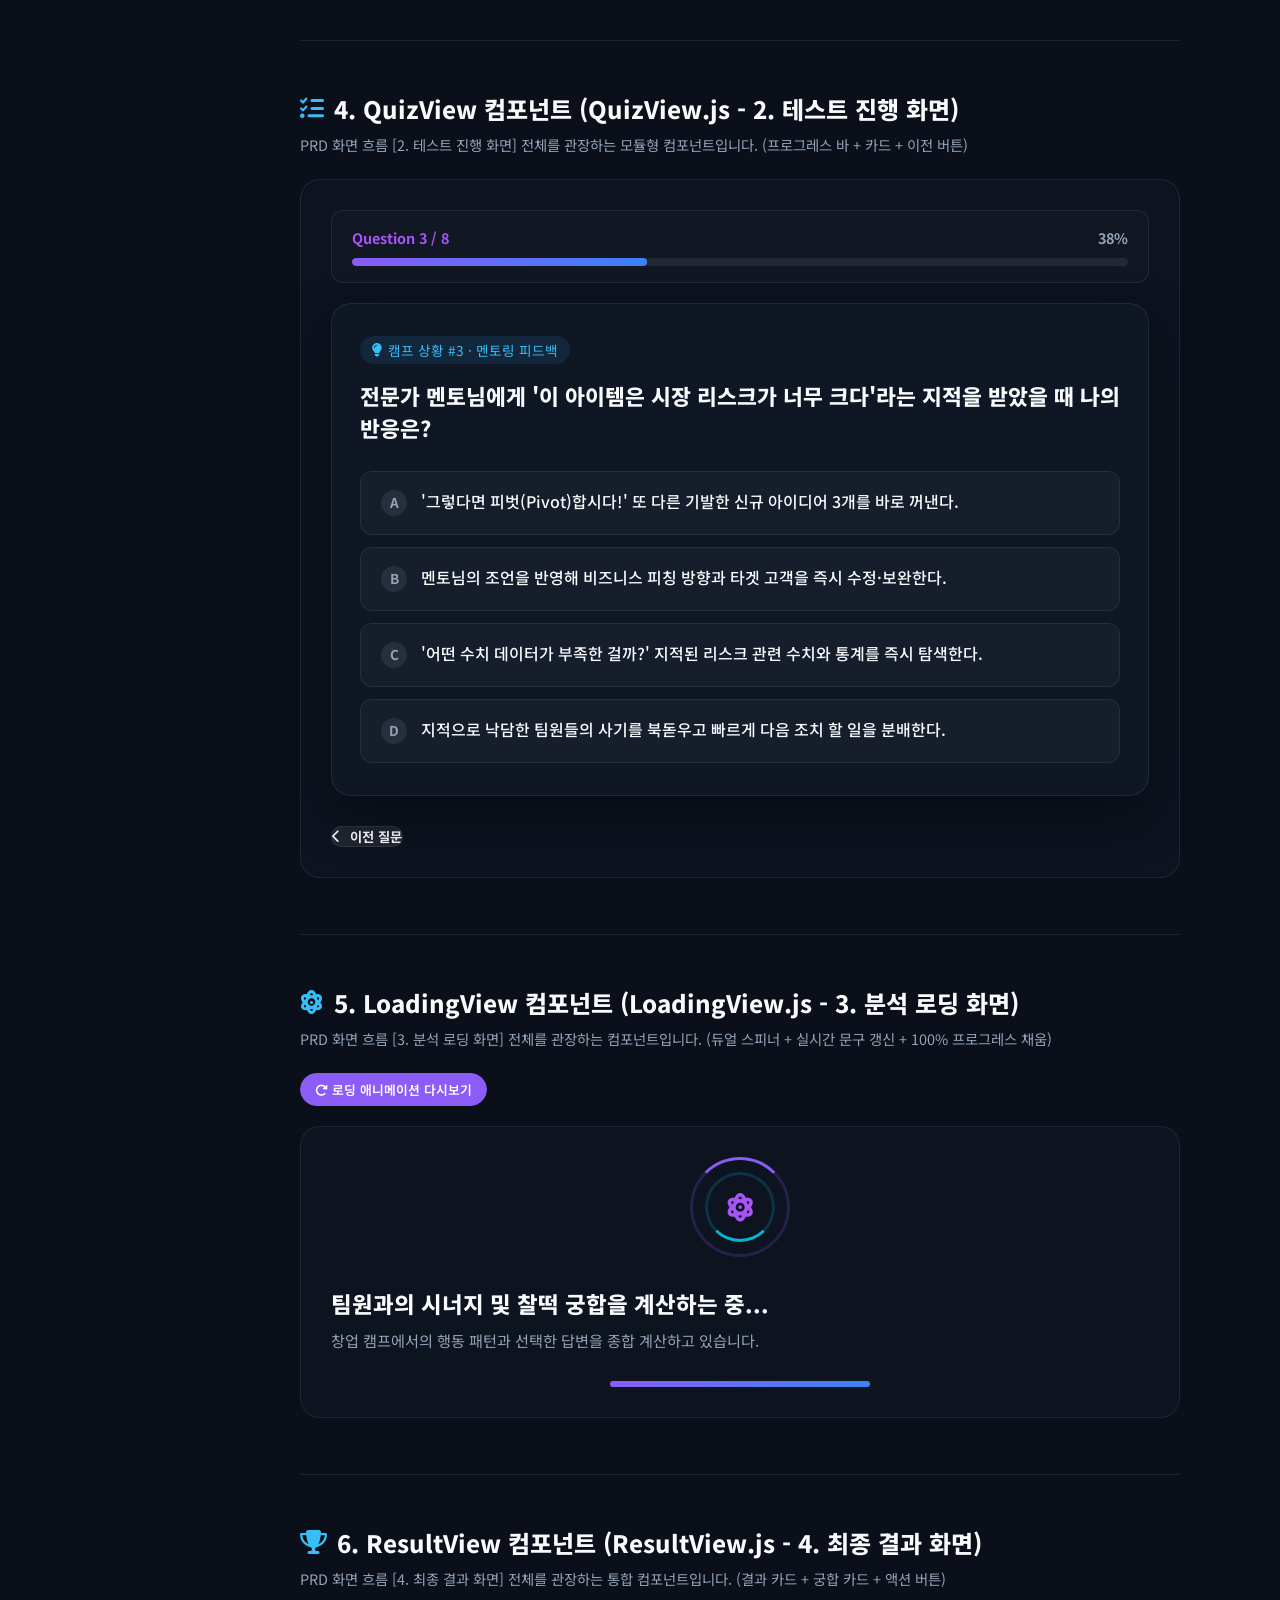
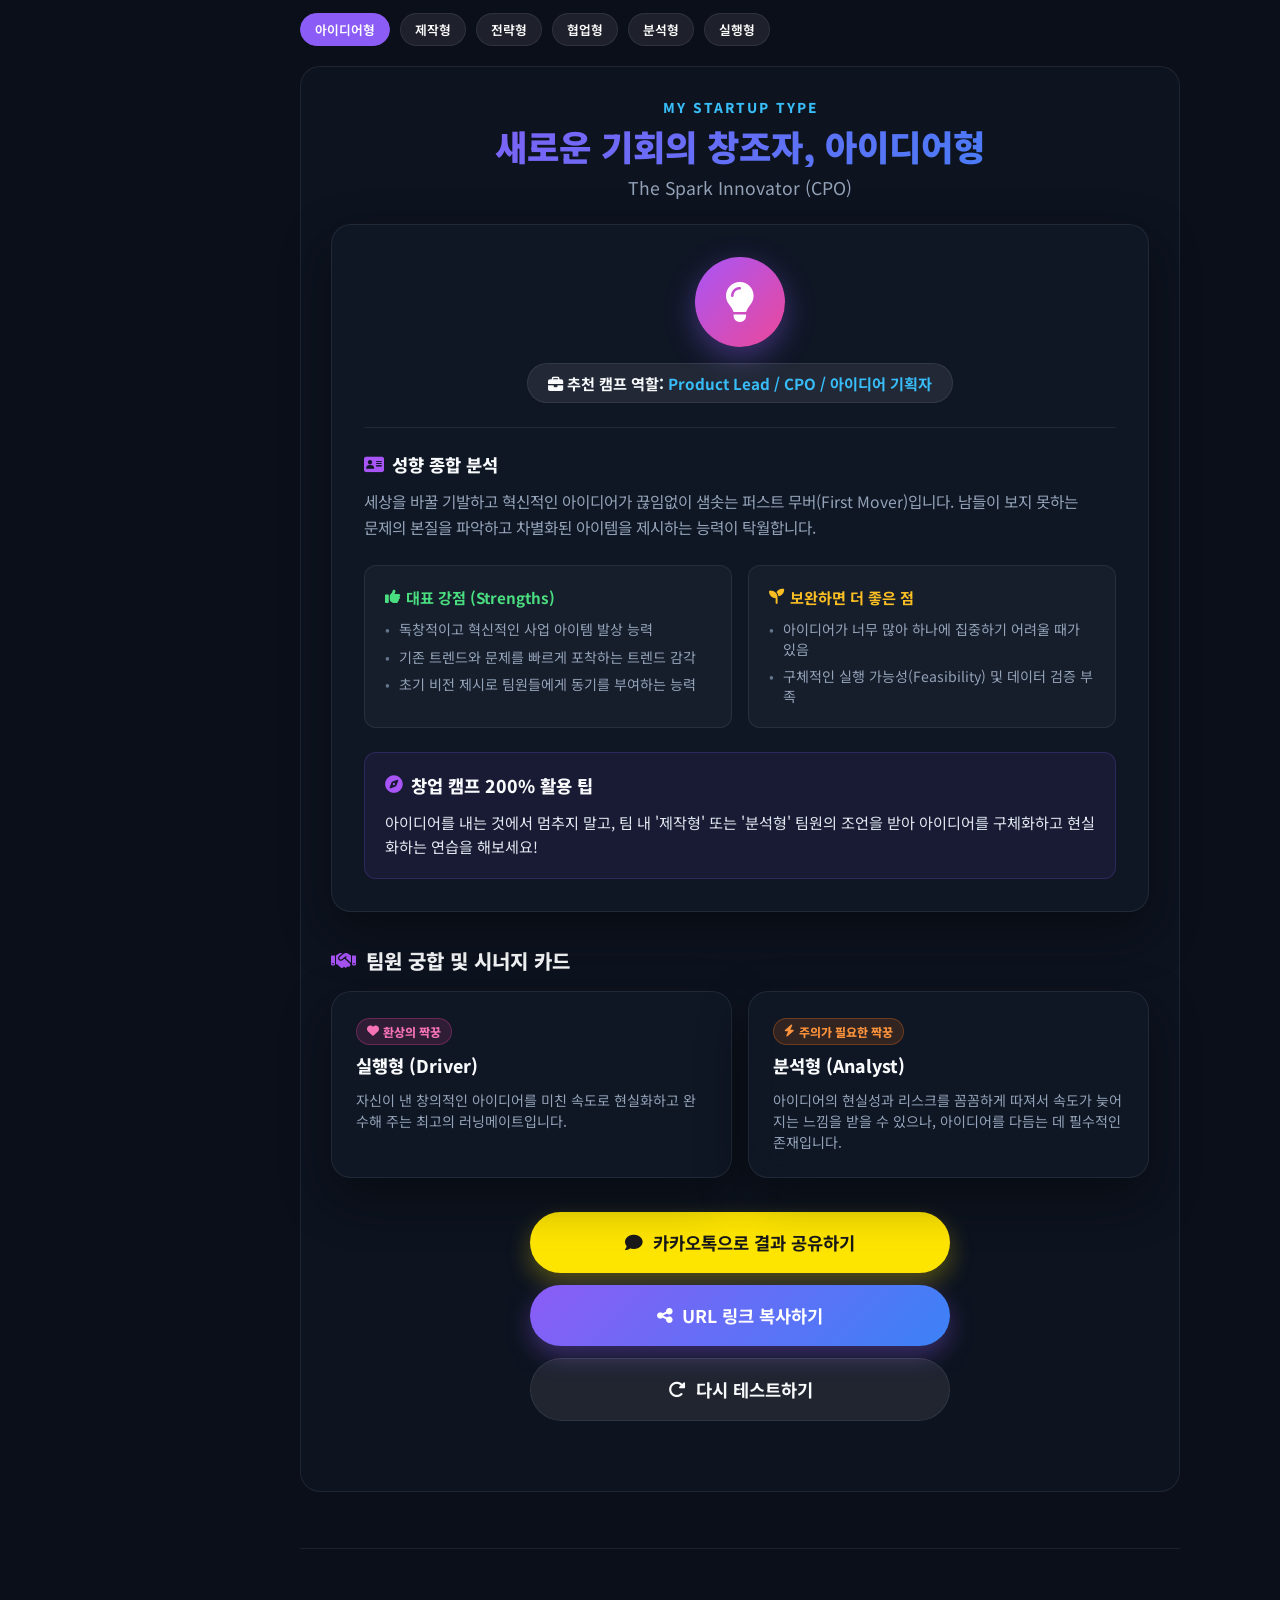
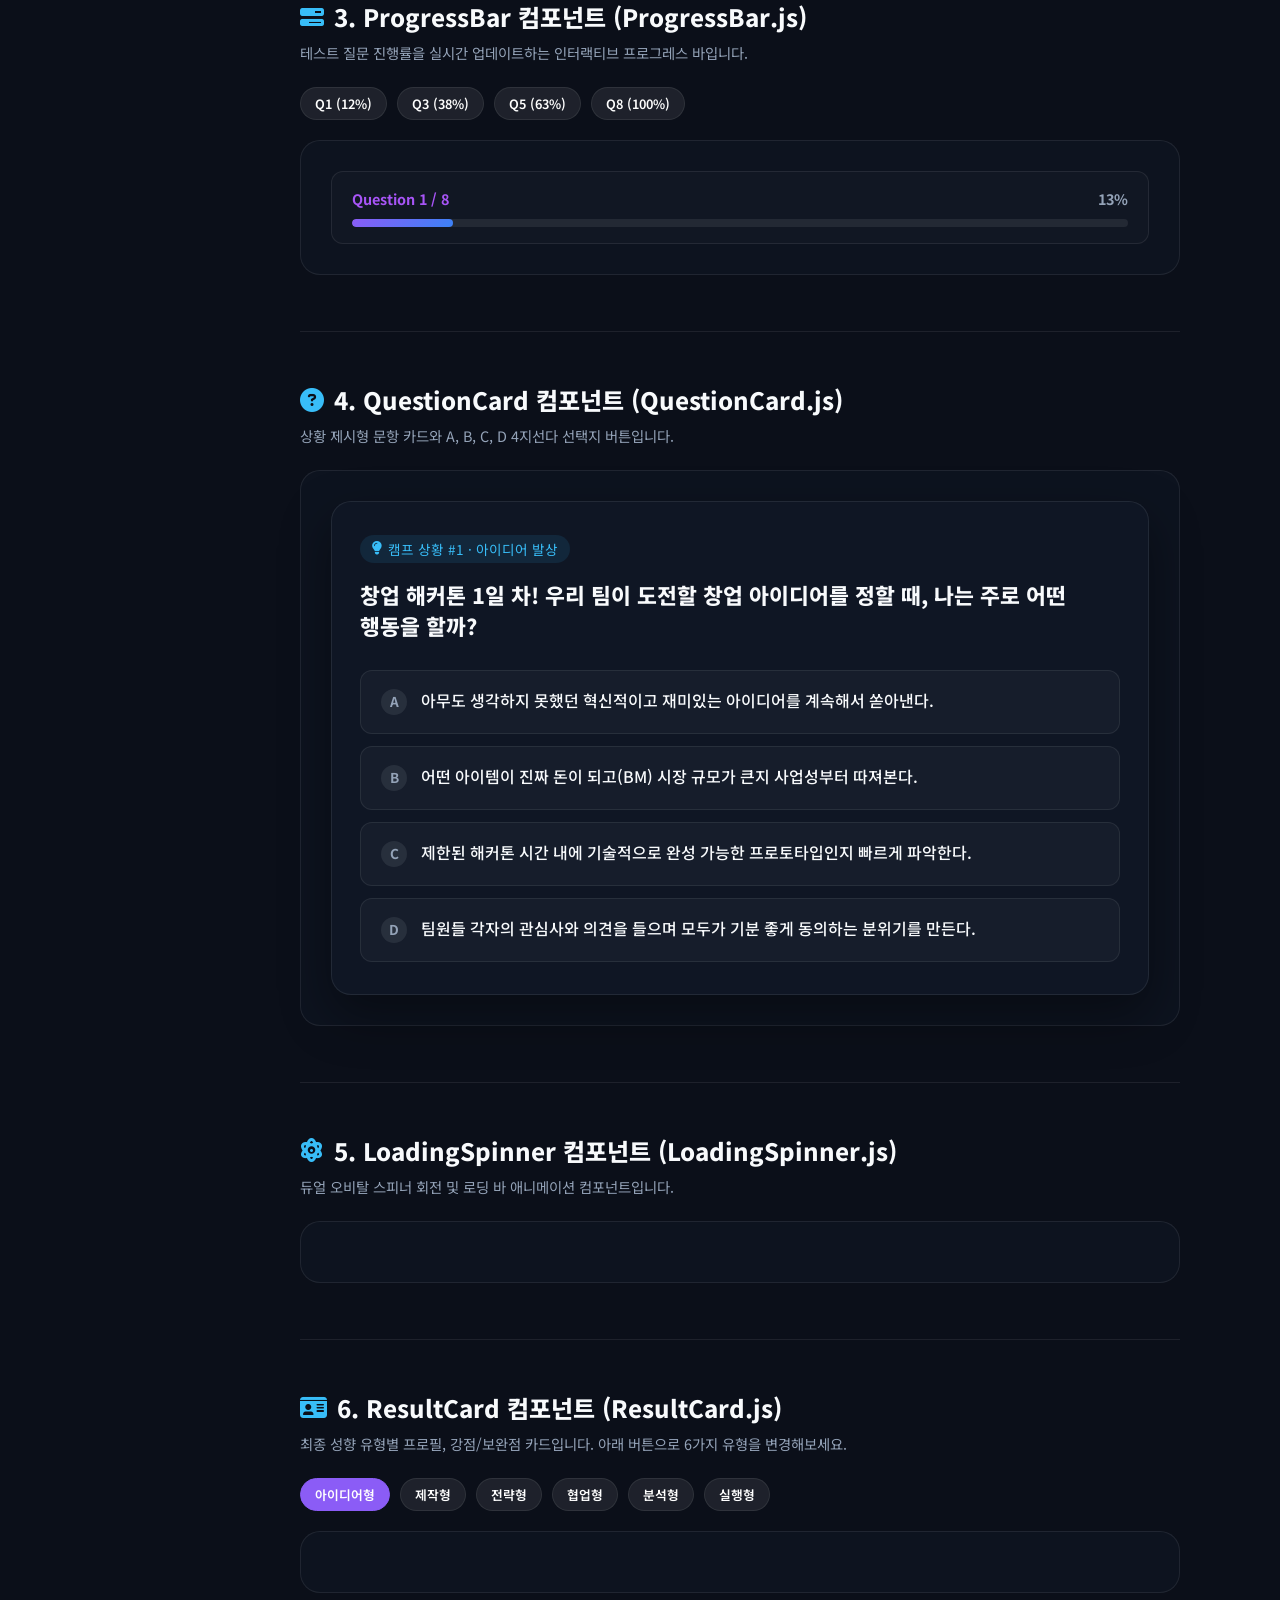
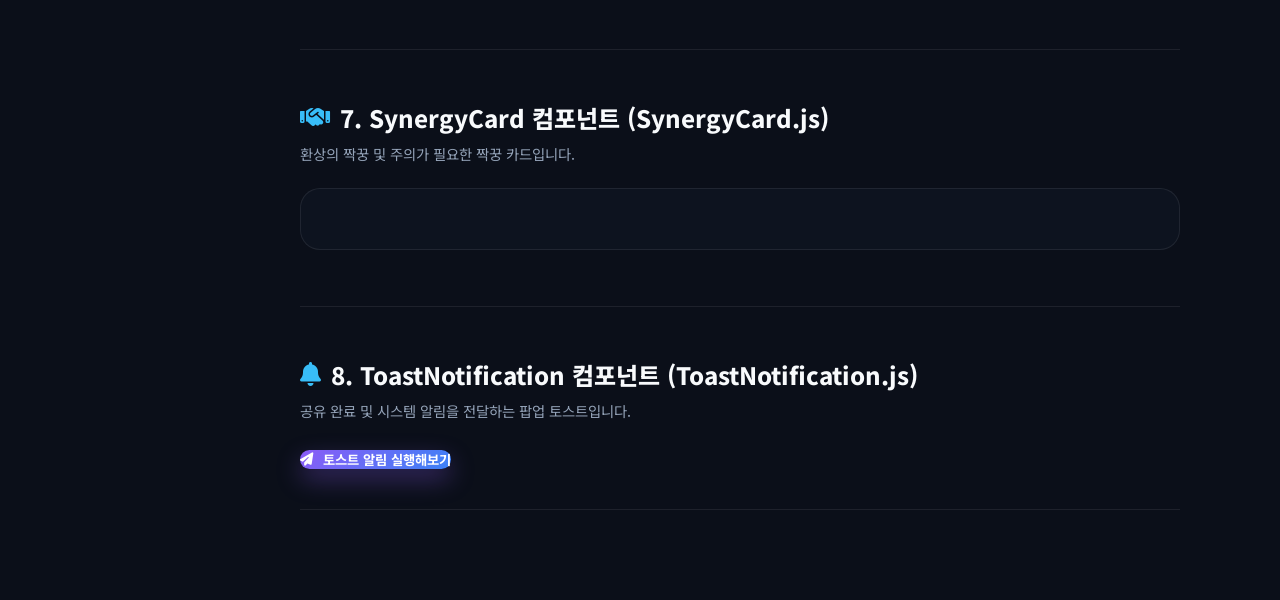
==== commit 961a8ade: "Add KakaoTalk share button and secure Vercel environment variable setup" ====
--- a/demo.html
+++ b/demo.html
@@ -18,6 +18,10 @@
     <link rel="stylesheet" href="styles/base.css">
     <link rel="stylesheet" href="styles/components.css">
     <link rel="stylesheet" href="styles/screens.css">
+
+    <!-- KakaoTalk SDK & Runtime Env Config (GIT-IGNORED KEY) -->
+    <script src="https://t1.kakaocdn.net/kakao_js_sdk/2.7.2/kakao.min.js" integrity="sha384-uiNujimB2oRpAZxUrWkWvwTDC/TnnxEa2xAhxUX1ucDCz7W2E50nkgi1gE8" crossorigin="anonymous"></script>
+    <script src="env-config.js"></script>
 
     <style>
         /* Demo Page Layout Styles */
--- a/styles/components.css
+++ b/styles/components.css
@@ -77,6 +77,19 @@
     transform: translateY(-2px);
     box-shadow: 0 14px 30px rgba(139, 92, 246, 0.5);
     filter: brightness(1.1);
+}
+
+.btn-kakao {
+    background: #fee500;
+    color: #191919;
+    box-shadow: 0 10px 25px rgba(254, 229, 0, 0.3);
+}
+
+.btn-kakao:hover {
+    background: #fada00;
+    color: #000;
+    transform: translateY(-2px);
+    box-shadow: 0 14px 30px rgba(254, 229, 0, 0.45);
 }
 
 .btn-secondary {
